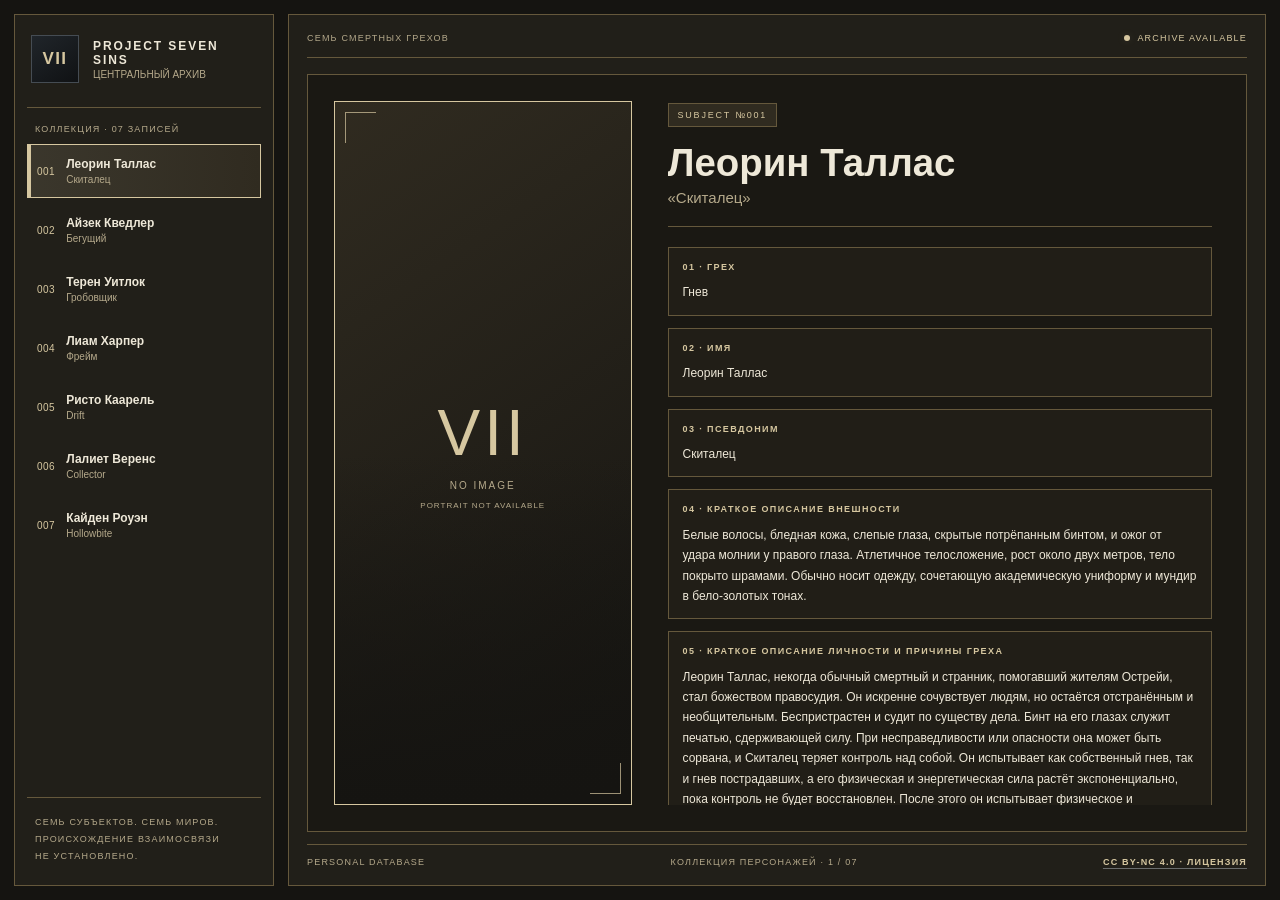
==== archive/index.html @ 4cbb013b "Add existing project files" ====
<!DOCTYPE html>
<html lang="ru">
<head>
    <meta charset="UTF-8">
    <meta name="viewport" content="width=device-width, initial-scale=1.0">
    <meta name="theme-color" content="#151411">
    <title>Семь Смертных Грехов</title>
    <link rel="stylesheet" href="style.css">
    <script src="script.js" defer></script>
</head>
<body>
    <main class="archive">
        <aside class="sidebar">
            <a class="brand" href="../index.html" aria-label="Project Seven Sins, главная">
                <span class="brand-mark">VII</span>
                <span class="brand-name">
                    <strong>PROJECT SEVEN SINS</strong>
                    <small>ЦЕНТРАЛЬНЫЙ АРХИВ</small>
                </span>
            </a>

            <div class="section-label">КОЛЛЕКЦИЯ · 07 ЗАПИСЕЙ</div>

            <nav id="character-list" aria-label="Персонажи">
                <button class="character active" data-id="0">
                    <span class="number">001</span>
                    <span class="character-info">
                        <span class="character-name">Леорин Таллас</span>
                        <span class="character-alias">Скиталец</span>
                    </span>
                </button>
                <button class="character" data-id="1">
                    <span class="number">002</span>
                    <span class="character-info">
                        <span class="character-name">Айзек Кведлер</span>
                        <span class="character-alias">Бегущий</span>
                    </span>
                </button>
                <button class="character" data-id="2">
                    <span class="number">003</span>
                    <span class="character-info">
                        <span class="character-name">Терен Уитлок</span>
                        <span class="character-alias">Гробовщик</span>
                    </span>
                </button>
                <button class="character" data-id="3">
                    <span class="number">004</span>
                    <span class="character-info">
                        <span class="character-name">Лиам Харпер</span>
                        <span class="character-alias">Фрейм</span>
                    </span>
                </button>
                <button class="character" data-id="4">
                    <span class="number">005</span>
                    <span class="character-info">
                        <span class="character-name">Ристо Каарель</span>
                        <span class="character-alias">Drift</span>
                    </span>
                </button>
                <button class="character" data-id="5">
                    <span class="number">006</span>
                    <span class="character-info">
                        <span class="character-name">Лалиет Веренс</span>
                        <span class="character-alias">Collector</span>
                    </span>
                </button>
                <button class="character" data-id="6">
                    <span class="number">007</span>
                    <span class="character-info">
                        <span class="character-name">Кайден Роуэн</span>
                        <span class="character-alias">Hollowbite</span>
                    </span>
                </button>
            </nav>

            <div class="sidebar-footer">
                СЕМЬ СУБЪЕКТОВ. СЕМЬ МИРОВ.<br>
                ПРОИСХОЖДЕНИЕ ВЗАИМОСВЯЗИ<br>
                НЕ УСТАНОВЛЕНО.
            </div>
        </aside>

        <section class="content">
            <header class="topbar">
                <span>СЕМЬ СМЕРТНЫХ ГРЕХОВ</span>
                <span class="status">
                    <span class="status-dot"></span>
                    ARCHIVE AVAILABLE
                </span>
            </header>

            <article class="dossier">
                <div class="portrait" id="portrait">
                    <div class="portrait-placeholder">
                        <span class="portrait-symbol">VII</span>
                        <span>NO IMAGE</span>
                        <span class="portrait-caption">PORTRAIT NOT AVAILABLE</span>
                    </div>
                </div>

                <div class="details">
                    <div class="identity">
                        <span class="eyebrow" id="subject-number">SUBJECT №001</span>
                        <h2 id="name">Леорин Таллас</h2>
                        <p class="alias" id="alias">«Скиталец»</p>
                    </div>

                    <div class="divider"></div>

                    <section class="field">
                        <h3>01 · ГРЕХ</h3>
                        <p id="sin"></p>
                    </section>

                    <section class="field">
                        <h3>02 · ИМЯ</h3>
                        <p id="full-name"></p>
                    </section>

                    <section class="field">
                        <h3>03 · ПСЕВДОНИМ</h3>
                        <p id="full-alias"></p>
                    </section>

                    <section class="field">
                        <h3>04 · КРАТКОЕ ОПИСАНИЕ ВНЕШНОСТИ</h3>
                        <p id="appearance"></p>
                    </section>

                    <section class="field">
                        <h3>05 · КРАТКОЕ ОПИСАНИЕ ЛИЧНОСТИ И ПРИЧИНЫ ГРЕХА</h3>
                        <p id="personality"></p>
                    </section>

                    <section class="field">
                        <h3>06 · КРАТКОЕ ОПИСАНИЕ ВСЕЛЕННОЙ</h3>
                        <p id="universe"></p>
                    </section>

                    <section class="palette">
                        <div class="palette-heading">ЦВЕТОВАЯ ИДЕНТИЧНОСТЬ</div>
                        <div class="palette-content">
                            <span class="palette-swatch" id="palette-swatch"></span>
                            <div class="palette-details">
                                <span class="palette-name" id="palette-name"></span>
                                <span class="palette-hex" id="palette-hex"></span>
                            </div>
                        </div>
                    </section>
                </div>
            </article>

            <footer class="content-footer">
                <span>PERSONAL DATABASE</span>
                <span id="record-count">КОЛЛЕКЦИЯ ПЕРСОНАЖЕЙ · 01 / 07</span>
                <span class="license-note">
                    <a href="https://creativecommons.org/licenses/by-nc/4.0/deed.ru"
                       target="_blank"
                       rel="noopener noreferrer">
                        CC BY-NC 4.0 · ЛИЦЕНЗИЯ
                    </a>
                </span>
            </footer>
        </section>
    </main>
</body>
</html>
---- archive/style.css ----
:root {
    --background: #151411;
    --panel: #211F19;
    --panel-light: #302B20;
    --border: #65583C;
    --text: #EEE8D8;
    --muted: #B5A98B;
    --accent: #D6C7A0;
    --glow: rgba(214, 199, 160, 0.14);
    --surface: #1A1813;
    --field-bg: #211E17;
    --portrait-start: #302B20;
    --portrait-end: #151411;
}

* {
    box-sizing: border-box;
}

html,
body {
    width: 100%;
    min-width: 320px;
    height: 100%;
    margin: 0;
}

body {
    overflow: hidden;
    background: var(--background);
    color: var(--text);
    font-family: "Segoe UI", Arial, sans-serif;
    font-size: 14px;

    transition:
        background-color 450ms ease,
        color 450ms ease;
}

button {
    font: inherit;
}

.archive {
    display: grid;
    grid-template-columns: 260px minmax(0, 1fr);
    gap: 14px;
    width: 100%;
    height: 100vh;
    height: 100dvh;
    padding: 14px;
    background: var(--background);

    transition: background-color 450ms ease;
}

.sidebar,
.content {
    min-width: 0;
    min-height: 0;
    border: 1px solid var(--border);
    background: var(--panel);

    transition:
        background-color 450ms ease,
        border-color 450ms ease;
}

.sidebar {
    display: flex;
    flex-direction: column;
    padding: 20px 12px;
}

.brand {
    display: flex;
    align-items: center;
    gap: 11px;
    padding: 0 4px 24px;
}

.brand-mark {
    display: grid;
    place-items: center;
    flex-shrink: 0;
    width: 42px;
    height: 42px;
    border: 1px solid var(--accent);
    color: var(--accent);
    font-size: 17px;
    font-weight: 800;
    letter-spacing: 1px;

    transition:
        color 450ms ease,
        border-color 450ms ease;
}

.brand h1 {
    margin: 0;
    font-size: 11px;
    line-height: 1.5;
    letter-spacing: 1px;
}

.brand p {
    margin: 5px 0 0;
    color: var(--muted);
    font-size: 9px;
    letter-spacing: 1.5px;
}

.section-label,
.sidebar-footer,
.topbar,
.content-footer {
    color: var(--muted);
    font-size: 9px;
    letter-spacing: 1.2px;

    transition: color 450ms ease;
}

.section-label {
    padding: 16px 8px 10px;
    border-top: 1px solid var(--border);
}

#character-list {
    display: grid;
    gap: 5px;
}

.character {
    position: relative;
    display: flex;
    align-items: center;
    gap: 11px;
    width: 100%;
    min-width: 0;
    padding: 12px 9px;
    border: 1px solid transparent;
    background: transparent;
    color: var(--text);
    text-align: left;
    cursor: pointer;

    transition:
        background-color 220ms ease,
        border-color 220ms ease,
        color 220ms ease,
        transform 220ms ease,
        box-shadow 220ms ease;
}

.character:hover {
    transform: translateX(4px);
    border-color: var(--border);
    background: var(--panel-light);
}

.character.active {
    border-color: var(--accent);
    background: linear-gradient(90deg, var(--glow), var(--panel-light));
    box-shadow: inset 3px 0 var(--accent);
}

.character:active {
    transform: translateX(2px) scale(0.985);
}

.number {
    flex-shrink: 0;
    color: var(--accent);
    font-size: 10px;
    letter-spacing: 0.5px;
}

.character-info {
    display: grid;
    gap: 3px;
    min-width: 0;
}

.character-name {
    overflow-wrap: anywhere;
    font-size: 12px;
    font-weight: 600;
}

.character-alias {
    color: var(--muted);
    font-size: 10px;
}

.character {
    animation: buttonAppear 350ms ease both;
}

.character:nth-child(2) { animation-delay: 40ms; }
.character:nth-child(3) { animation-delay: 80ms; }
.character:nth-child(4) { animation-delay: 120ms; }
.character:nth-child(5) { animation-delay: 160ms; }
.character:nth-child(6) { animation-delay: 200ms; }
.character:nth-child(7) { animation-delay: 240ms; }

@keyframes buttonAppear {
    from {
        opacity: 0;
        transform: translateX(-8px);
    }

    to {
        opacity: 1;
        transform: translateX(0);
    }
}

.sidebar-footer {
    margin-top: auto;
    padding: 16px 8px 0;
    border-top: 1px solid var(--border);
    line-height: 1.9;
}

.content {
    display: flex;
    flex-direction: column;
    padding: 18px;
}

.topbar,
.content-footer {
    display: flex;
    align-items: center;
    justify-content: space-between;
    gap: 12px;
}

.topbar {
    flex-shrink: 0;
    padding-bottom: 14px;
    border-bottom: 1px solid var(--border);
}

.status {
    display: inline-flex;
    align-items: center;
    gap: 7px;
    color: var(--accent);
}

.status-dot {
    width: 6px;
    height: 6px;
    border-radius: 50%;
    background: var(--accent);
    box-shadow: 0 0 8px var(--glow);
}

.dossier {
    display: grid;
    grid-template-columns: minmax(170px, 0.7fr) minmax(0, 1.3fr);
    align-items: stretch;
    gap: clamp(18px, 3vw, 36px);
    flex: 1;
    min-width: 0;
    min-height: 0;
    margin-top: 16px;
    padding: clamp(14px, 2.2vw, 26px);
    overflow: hidden;
    border: 1px solid var(--border);
    background: var(--surface);

    opacity: 1;
    transform: translateY(0);

    transition:
        opacity 180ms ease,
        transform 180ms ease,
        background-color 450ms ease,
        border-color 450ms ease;
}

.dossier.switching {
    opacity: 0;
    transform: translateY(8px);
}

.portrait {
    position: relative;
    display: grid;
    place-items: center;
    align-self: stretch;
    min-width: 0;
    min-height: 180px;
    max-height: 100%;
    overflow: hidden;
    border: 1px solid var(--accent);
    background:
        linear-gradient(180deg, transparent 50%, var(--portrait-end)),
        linear-gradient(145deg, var(--portrait-start), var(--portrait-end));
    color: var(--muted);

    transition:
        background 450ms ease,
        border-color 450ms ease,
        color 450ms ease;
}

.portrait::before,
.portrait::after {
    position: absolute;
    width: 30px;
    height: 30px;
    content: "";
    opacity: 0.7;
}

.portrait::before {
    top: 10px;
    left: 10px;
    border-top: 1px solid var(--accent);
    border-left: 1px solid var(--accent);
}

.portrait::after {
    right: 10px;
    bottom: 10px;
    border-right: 1px solid var(--accent);
    border-bottom: 1px solid var(--accent);
}

.portrait-placeholder {
    display: grid;
    justify-items: center;
    gap: 10px;
    padding: 14px;
    text-align: center;
    letter-spacing: 2px;
    font-size: 10px;
}

.portrait-symbol {
    color: var(--accent);
    font-size: clamp(34px, 5vw, 64px);
    font-weight: 300;
    letter-spacing: 4px;
}

.portrait-caption {
    color: var(--muted);
    font-size: 8px;
    letter-spacing: 1px;
}

.details {
    min-width: 0;
    min-height: 0;
    overflow-y: auto;
    padding: 2px 8px 8px 0;
    scrollbar-width: thin;
    scrollbar-color: var(--border) transparent;
}

.details::-webkit-scrollbar {
    width: 5px;
}

.details::-webkit-scrollbar-thumb {
    background: var(--border);
}

.identity {
    min-width: 0;
}

.eyebrow {
    display: inline-block;
    padding: 6px 9px;
    border: 1px solid var(--border);
    background: var(--panel-light);
    color: var(--accent);
    font-size: 9px;
    letter-spacing: 1.8px;

    transition:
        background-color 450ms ease,
        color 450ms ease,
        border-color 450ms ease;
}

.details h2 {
    margin: 14px 0 5px;
    font-size: clamp(24px, 3vw, 40px);
    line-height: 1.12;
    overflow-wrap: anywhere;
}

.alias {
    margin: 0;
    color: var(--muted);
    font-size: 15px;
}

.divider {
    height: 1px;
    margin: 20px 0;
    background: var(--border);

    transition: background-color 450ms ease;
}

.field {
    margin-top: 12px;
    padding: 12px 14px;
    border: 1px solid var(--border);
    background: var(--field-bg);

    transition:
        background-color 450ms ease,
        border-color 450ms ease;
}

.field h3 {
    margin: 0 0 8px;
    color: var(--accent);
    font-size: 9px;
    line-height: 1.6;
    letter-spacing: 1.4px;

    transition: color 450ms ease;
}

.field p {
    margin: 0;
    color: var(--text);
    font-size: 12px;
    line-height: 1.7;
    overflow-wrap: anywhere;

    transition: color 450ms ease;
}

.palette {
    margin-top: 14px;
    padding: 13px 14px;
    border: 1px solid var(--border);
    background: var(--panel);

    transition:
        background-color 450ms ease,
        border-color 450ms ease;
}

.palette-heading {
    margin-bottom: 10px;
    color: var(--muted);
    font-size: 9px;
    letter-spacing: 1.5px;
}

.palette-content {
    display: flex;
    align-items: center;
    gap: 12px;
    min-width: 0;
}

.palette-swatch {
    flex-shrink: 0;
    width: 34px;
    height: 34px;
    border: 1px solid var(--border);
    background: var(--accent);
    box-shadow: 0 0 14px var(--glow);

    transition:
        background-color 450ms ease,
        box-shadow 450ms ease,
        border-color 450ms ease;
}

.palette-details {
    display: grid;
    gap: 5px;
    min-width: 0;
}

.palette-name {
    color: var(--text);
    font-size: 10px;
    letter-spacing: 0.8px;
    overflow-wrap: anywhere;
}

.palette-hex {
    color: var(--accent);
    font-size: 11px;
    letter-spacing: 1px;
}

.content-footer {
    flex-shrink: 0;
    margin-top: 12px;
    padding-top: 12px;
    border-top: 1px solid var(--border);
}

/* Небольшие экраны */
@media (max-width: 760px) {
    .archive {
        grid-template-columns: 185px minmax(0, 1fr);
        gap: 7px;
        padding: 7px;
    }

    .sidebar {
        padding: 12px 7px;
    }

    .brand {
        align-items: flex-start;
        gap: 8px;
        padding-bottom: 16px;
    }

    .brand-mark {
        width: 32px;
        height: 32px;
        font-size: 13px;
    }

    .brand h1 {
        font-size: 9px;
    }

    .brand p {
        font-size: 8px;
    }

    .character {
        gap: 7px;
        padding: 10px 5px;
    }

    .character-name {
        font-size: 10px;
    }

    .character-alias {
        font-size: 9px;
    }

    .content {
        padding: 10px;
    }

    .topbar,
    .content-footer {
        font-size: 8px;
        letter-spacing: 0.5px;
    }

    .dossier {
        grid-template-columns: minmax(0, 1fr);
        gap: 14px;
        overflow: hidden;
        padding: 12px;
    }

    .portrait {
        min-height: 95px;
        max-height: 120px;
    }

    .portrait-symbol {
        font-size: 30px;
    }

    .portrait-placeholder {
        gap: 5px;
        font-size: 8px;
    }

    .portrait-caption {
        font-size: 7px;
    }

    .details {
        padding-right: 4px;
    }

    .details h2 {
        font-size: clamp(21px, 5vw, 32px);
    }

    .field {
        padding: 10px;
    }

    .field h3 {
        font-size: 8px;
    }

    .field p {
        font-size: 11px;
    }
}

@media (max-width: 430px) {
    .archive {
        grid-template-columns: 120px minmax(0, 1fr);
    }

    .brand {
        flex-direction: column;
    }

    .brand h1 {
        font-size: 8px;
    }

    .section-label {
        padding-right: 2px;
        padding-left: 2px;
        font-size: 8px;
    }

    .character {
        align-items: flex-start;
        gap: 5px;
    }

    .number {
        font-size: 8px;
    }

    .character-name {
        font-size: 9px;
    }

    .character-alias {
        font-size: 8px;
    }

    .status {
        gap: 4px;
    }

    .status-dot {
        flex-shrink: 0;
    }

    .content-footer {
        align-items: flex-start;
        font-size: 7px;
    }
}

/* Уважаем системную настройку уменьшения анимации */
@media (prefers-reduced-motion: reduce) {
    *,
    *::before,
    *::after {
        animation-duration: 0.01ms !important;
        animation-iteration-count: 1 !important;
        transition-duration: 0.01ms !important;
        scroll-behavior: auto !important;
    }
}

.brand {
    display: inline-flex;
    align-items: center;
    gap: 14px;
    text-decoration: none;
    color: inherit;
}

.brand-mark {
    width: 48px;
    height: 48px;
    border-color: var(--border-bright, #454c53);
    background: linear-gradient(145deg, #20252a, #101214);
    font-size: 17px;
    font-weight: 700;
    letter-spacing: 0.08em;
}

.brand-name {
    display: flex;
    flex-direction: column;
    gap: 2px;
}

.brand-name strong {
    font-size: 12px;
    font-weight: 700;
    letter-spacing: 0.16em;
}

.brand-name small {
    color: var(--muted);
    font-size: 10px;
}


/* Единое оформление ссылки на лицензию */

.license-note a {
    color: var(--accent);
    font-size: 9px;
    font-weight: 600;
    text-decoration: underline;
    text-decoration-color: rgba(198, 204, 210, 0.45);
    text-underline-offset: 3px;
    transition: color 180ms ease, text-decoration-color 180ms ease;
}

.license-note a:hover {
    color: var(--text);
    text-decoration-color: var(--text);
}

@media (max-width: 760px) {
    .content-footer {
        flex-wrap: wrap;
    }

    .license-note {
        width: 100%;
    }
}
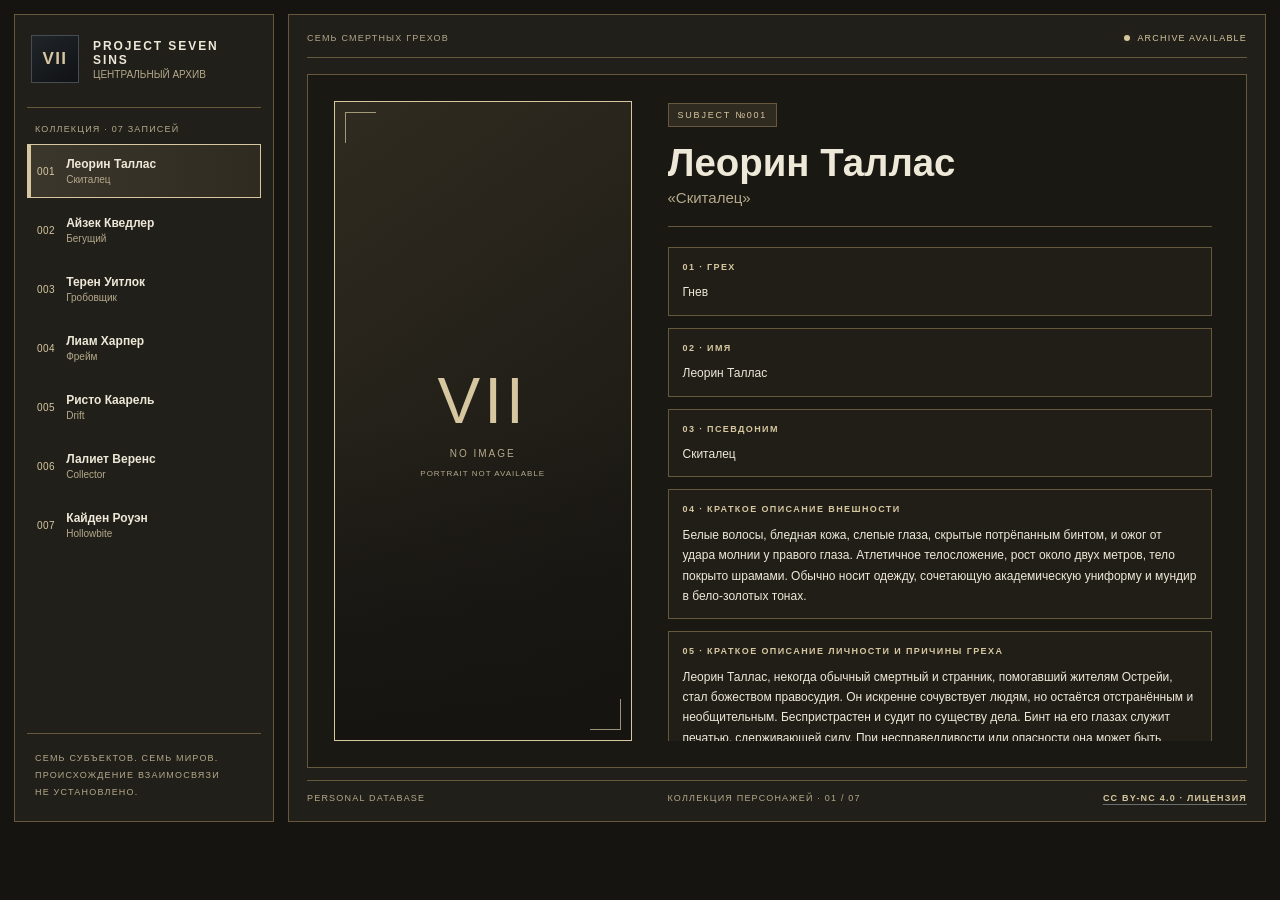
==== commit 18df7316: "Reading update" ====
--- a/archive/index.html
+++ b/archive/index.html
@@ -1,168 +1,248 @@
-
 <!DOCTYPE html>
 <html lang="ru">
-<head>
-    <meta charset="UTF-8">
-    <meta name="viewport" content="width=device-width, initial-scale=1.0">
-    <meta name="theme-color" content="#151411">
-    <title>Семь Смертных Грехов</title>
-    <link rel="stylesheet" href="style.css">
-    <script src="script.js" defer></script>
-</head>
-<body>
-    <main class="archive">
-        <aside class="sidebar">
-            <a class="brand" href="../index.html" aria-label="Project Seven Sins, главная">
-                <span class="brand-mark">VII</span>
-                <span class="brand-name">
-                    <strong>PROJECT SEVEN SINS</strong>
-                    <small>ЦЕНТРАЛЬНЫЙ АРХИВ</small>
-                </span>
-            </a>
-
-            <div class="section-label">КОЛЛЕКЦИЯ · 07 ЗАПИСЕЙ</div>
-
-            <nav id="character-list" aria-label="Персонажи">
-                <button class="character active" data-id="0">
-                    <span class="number">001</span>
-                    <span class="character-info">
-                        <span class="character-name">Леорин Таллас</span>
-                        <span class="character-alias">Скиталец</span>
-                    </span>
-                </button>
-                <button class="character" data-id="1">
-                    <span class="number">002</span>
-                    <span class="character-info">
-                        <span class="character-name">Айзек Кведлер</span>
-                        <span class="character-alias">Бегущий</span>
-                    </span>
-                </button>
-                <button class="character" data-id="2">
-                    <span class="number">003</span>
-                    <span class="character-info">
-                        <span class="character-name">Терен Уитлок</span>
-                        <span class="character-alias">Гробовщик</span>
-                    </span>
-                </button>
-                <button class="character" data-id="3">
-                    <span class="number">004</span>
-                    <span class="character-info">
-                        <span class="character-name">Лиам Харпер</span>
-                        <span class="character-alias">Фрейм</span>
-                    </span>
-                </button>
-                <button class="character" data-id="4">
-                    <span class="number">005</span>
-                    <span class="character-info">
-                        <span class="character-name">Ристо Каарель</span>
-                        <span class="character-alias">Drift</span>
-                    </span>
-                </button>
-                <button class="character" data-id="5">
-                    <span class="number">006</span>
-                    <span class="character-info">
-                        <span class="character-name">Лалиет Веренс</span>
-                        <span class="character-alias">Collector</span>
-                    </span>
-                </button>
-                <button class="character" data-id="6">
-                    <span class="number">007</span>
-                    <span class="character-info">
-                        <span class="character-name">Кайден Роуэн</span>
-                        <span class="character-alias">Hollowbite</span>
-                    </span>
-                </button>
-            </nav>
-
-            <div class="sidebar-footer">
-                СЕМЬ СУБЪЕКТОВ. СЕМЬ МИРОВ.<br>
-                ПРОИСХОЖДЕНИЕ ВЗАИМОСВЯЗИ<br>
-                НЕ УСТАНОВЛЕНО.
-            </div>
-        </aside>
-
-        <section class="content">
-            <header class="topbar">
-                <span>СЕМЬ СМЕРТНЫХ ГРЕХОВ</span>
-                <span class="status">
-                    <span class="status-dot"></span>
-                    ARCHIVE AVAILABLE
-                </span>
-            </header>
-
-            <article class="dossier">
-                <div class="portrait" id="portrait">
-                    <div class="portrait-placeholder">
-                        <span class="portrait-symbol">VII</span>
-                        <span>NO IMAGE</span>
-                        <span class="portrait-caption">PORTRAIT NOT AVAILABLE</span>
-                    </div>
-                </div>
-
-                <div class="details">
-                    <div class="identity">
-                        <span class="eyebrow" id="subject-number">SUBJECT №001</span>
-                        <h2 id="name">Леорин Таллас</h2>
-                        <p class="alias" id="alias">«Скиталец»</p>
-                    </div>
-
-                    <div class="divider"></div>
-
-                    <section class="field">
-                        <h3>01 · ГРЕХ</h3>
-                        <p id="sin"></p>
-                    </section>
-
-                    <section class="field">
-                        <h3>02 · ИМЯ</h3>
-                        <p id="full-name"></p>
-                    </section>
-
-                    <section class="field">
-                        <h3>03 · ПСЕВДОНИМ</h3>
-                        <p id="full-alias"></p>
-                    </section>
-
-                    <section class="field">
-                        <h3>04 · КРАТКОЕ ОПИСАНИЕ ВНЕШНОСТИ</h3>
-                        <p id="appearance"></p>
-                    </section>
-
-                    <section class="field">
-                        <h3>05 · КРАТКОЕ ОПИСАНИЕ ЛИЧНОСТИ И ПРИЧИНЫ ГРЕХА</h3>
-                        <p id="personality"></p>
-                    </section>
-
-                    <section class="field">
-                        <h3>06 · КРАТКОЕ ОПИСАНИЕ ВСЕЛЕННОЙ</h3>
-                        <p id="universe"></p>
-                    </section>
-
-                    <section class="palette">
-                        <div class="palette-heading">ЦВЕТОВАЯ ИДЕНТИЧНОСТЬ</div>
-                        <div class="palette-content">
-                            <span class="palette-swatch" id="palette-swatch"></span>
-                            <div class="palette-details">
-                                <span class="palette-name" id="palette-name"></span>
-                                <span class="palette-hex" id="palette-hex"></span>
-                            </div>
-                        </div>
-                    </section>
-                </div>
-            </article>
-
-            <footer class="content-footer">
-                <span>PERSONAL DATABASE</span>
-                <span id="record-count">КОЛЛЕКЦИЯ ПЕРСОНАЖЕЙ · 01 / 07</span>
-                <span class="license-note">
-                    <a href="https://creativecommons.org/licenses/by-nc/4.0/deed.ru"
-                       target="_blank"
-                       rel="noopener noreferrer">
-                        CC BY-NC 4.0 · ЛИЦЕНЗИЯ
-                    </a>
-                </span>
-            </footer>
-        </section>
-    </main>
-</body>
-</html>+ <head>
+  <meta charset="utf-8"/>
+  <meta content="width=device-width, initial-scale=1.0" name="viewport"/>
+  <meta content="#151411" name="theme-color"/>
+  <title>
+   Семь Смертных Грехов
+  </title>
+  <link href="style.css" rel="stylesheet"/>
+  <script defer="" src="script.js">
+  </script>
+ </head>
+ <body>
+  <main class="archive">
+   <aside class="sidebar">
+    <a aria-label="Project Seven Sins, главная" class="brand" href="../index.html">
+     <span class="brand-mark">
+      VII
+     </span>
+     <span class="brand-name">
+      <strong>
+       PROJECT SEVEN SINS
+      </strong>
+      <small>
+       ЦЕНТРАЛЬНЫЙ АРХИВ
+      </small>
+     </span>
+    </a>
+    <div class="section-label">
+     КОЛЛЕКЦИЯ · 07 ЗАПИСЕЙ
+    </div>
+    <nav aria-label="Персонажи" id="character-list">
+     <button class="character active" data-id="0">
+      <span class="number">
+       001
+      </span>
+      <span class="character-info">
+       <span class="character-name">
+        Леорин Таллас
+       </span>
+       <span class="character-alias">
+        Скиталец
+       </span>
+      </span>
+     </button>
+     <button class="character" data-id="1">
+      <span class="number">
+       002
+      </span>
+      <span class="character-info">
+       <span class="character-name">
+        Айзек Кведлер
+       </span>
+       <span class="character-alias">
+        Бегущий
+       </span>
+      </span>
+     </button>
+     <button class="character" data-id="2">
+      <span class="number">
+       003
+      </span>
+      <span class="character-info">
+       <span class="character-name">
+        Терен Уитлок
+       </span>
+       <span class="character-alias">
+        Гробовщик
+       </span>
+      </span>
+     </button>
+     <button class="character" data-id="3">
+      <span class="number">
+       004
+      </span>
+      <span class="character-info">
+       <span class="character-name">
+        Лиам Харпер
+       </span>
+       <span class="character-alias">
+        Фрейм
+       </span>
+      </span>
+     </button>
+     <button class="character" data-id="4">
+      <span class="number">
+       005
+      </span>
+      <span class="character-info">
+       <span class="character-name">
+        Ристо Каарель
+       </span>
+       <span class="character-alias">
+        Drift
+       </span>
+      </span>
+     </button>
+     <button class="character" data-id="5">
+      <span class="number">
+       006
+      </span>
+      <span class="character-info">
+       <span class="character-name">
+        Лалиет Веренс
+       </span>
+       <span class="character-alias">
+        Collector
+       </span>
+      </span>
+     </button>
+     <button class="character" data-id="6">
+      <span class="number">
+       007
+      </span>
+      <span class="character-info">
+       <span class="character-name">
+        Кайден Роуэн
+       </span>
+       <span class="character-alias">
+        Hollowbite
+       </span>
+      </span>
+     </button>
+    </nav>
+    <div class="sidebar-footer">
+     СЕМЬ СУБЪЕКТОВ. СЕМЬ МИРОВ.
+     <br/>
+     ПРОИСХОЖДЕНИЕ ВЗАИМОСВЯЗИ
+     <br/>
+     НЕ УСТАНОВЛЕНО.
+    </div>
+   </aside>
+   <section class="content">
+    <header class="topbar">
+     <span>
+      СЕМЬ СМЕРТНЫХ ГРЕХОВ
+     </span>
+     <span class="status">
+      <span class="status-dot">
+      </span>
+      ARCHIVE AVAILABLE
+     </span>
+    </header>
+    <article class="dossier">
+     <div class="portrait" id="portrait">
+      <div class="portrait-placeholder">
+       <span class="portrait-symbol">
+        VII
+       </span>
+       <span>
+        NO IMAGE
+       </span>
+       <span class="portrait-caption">
+        PORTRAIT NOT AVAILABLE
+       </span>
+      </div>
+     </div>
+     <div class="details">
+      <div class="identity">
+       <span class="eyebrow" id="subject-number">
+        SUBJECT №001
+       </span>
+       <h2 id="name">
+        Леорин Таллас
+       </h2>
+       <p class="alias" id="alias">
+        «Скиталец»
+       </p>
+      </div>
+      <div class="divider">
+      </div>
+      <section class="field">
+       <h3>
+        01 · ГРЕХ
+       </h3>
+       <p id="sin">
+       </p>
+      </section>
+      <section class="field">
+       <h3>
+        02 · ИМЯ
+       </h3>
+       <p id="full-name">
+       </p>
+      </section>
+      <section class="field">
+       <h3>
+        03 · ПСЕВДОНИМ
+       </h3>
+       <p id="full-alias">
+       </p>
+      </section>
+      <section class="field">
+       <h3>
+        04 · КРАТКОЕ ОПИСАНИЕ ВНЕШНОСТИ
+       </h3>
+       <p id="appearance">
+       </p>
+      </section>
+      <section class="field">
+       <h3>
+        05 · КРАТКОЕ ОПИСАНИЕ ЛИЧНОСТИ И ПРИЧИНЫ ГРЕХА
+       </h3>
+       <p id="personality">
+       </p>
+      </section>
+      <section class="field">
+       <h3>
+        06 · КРАТКОЕ ОПИСАНИЕ ВСЕЛЕННОЙ
+       </h3>
+       <p id="universe">
+       </p>
+      </section>
+      <section class="palette">
+       <div class="palette-heading">
+        ЦВЕТОВАЯ ИДЕНТИЧНОСТЬ
+       </div>
+       <div class="palette-content">
+        <span class="palette-swatch" id="palette-swatch">
+        </span>
+        <div class="palette-details">
+         <span class="palette-name" id="palette-name">
+         </span>
+         <span class="palette-hex" id="palette-hex">
+         </span>
+        </div>
+       </div>
+      </section>
+     </div>
+    </article>
+    <footer class="content-footer">
+     <span>
+      PERSONAL DATABASE
+     </span>
+     <span id="record-count">
+      КОЛЛЕКЦИЯ ПЕРСОНАЖЕЙ · 01 / 07
+     </span>
+     <span class="license-note">
+      <a href="https://creativecommons.org/licenses/by-nc/4.0/deed.ru" rel="noopener noreferrer" target="_blank">
+       CC BY-NC 4.0 · ЛИЦЕНЗИЯ
+      </a>
+     </span>
+    </footer>
+   </section>
+  </main>
+ </body>
+</html>
--- a/archive/style.css
+++ b/archive/style.css
@@ -1,734 +1 @@
-:root {
-    --background: #151411;
-    --panel: #211F19;
-    --panel-light: #302B20;
-    --border: #65583C;
-    --text: #EEE8D8;
-    --muted: #B5A98B;
-    --accent: #D6C7A0;
-    --glow: rgba(214, 199, 160, 0.14);
-    --surface: #1A1813;
-    --field-bg: #211E17;
-    --portrait-start: #302B20;
-    --portrait-end: #151411;
-}
-
-* {
-    box-sizing: border-box;
-}
-
-html,
-body {
-    width: 100%;
-    min-width: 320px;
-    height: 100%;
-    margin: 0;
-}
-
-body {
-    overflow: hidden;
-    background: var(--background);
-    color: var(--text);
-    font-family: "Segoe UI", Arial, sans-serif;
-    font-size: 14px;
-
-    transition:
-        background-color 450ms ease,
-        color 450ms ease;
-}
-
-button {
-    font: inherit;
-}
-
-.archive {
-    display: grid;
-    grid-template-columns: 260px minmax(0, 1fr);
-    gap: 14px;
-    width: 100%;
-    height: 100vh;
-    height: 100dvh;
-    padding: 14px;
-    background: var(--background);
-
-    transition: background-color 450ms ease;
-}
-
-.sidebar,
-.content {
-    min-width: 0;
-    min-height: 0;
-    border: 1px solid var(--border);
-    background: var(--panel);
-
-    transition:
-        background-color 450ms ease,
-        border-color 450ms ease;
-}
-
-.sidebar {
-    display: flex;
-    flex-direction: column;
-    padding: 20px 12px;
-}
-
-.brand {
-    display: flex;
-    align-items: center;
-    gap: 11px;
-    padding: 0 4px 24px;
-}
-
-.brand-mark {
-    display: grid;
-    place-items: center;
-    flex-shrink: 0;
-    width: 42px;
-    height: 42px;
-    border: 1px solid var(--accent);
-    color: var(--accent);
-    font-size: 17px;
-    font-weight: 800;
-    letter-spacing: 1px;
-
-    transition:
-        color 450ms ease,
-        border-color 450ms ease;
-}
-
-.brand h1 {
-    margin: 0;
-    font-size: 11px;
-    line-height: 1.5;
-    letter-spacing: 1px;
-}
-
-.brand p {
-    margin: 5px 0 0;
-    color: var(--muted);
-    font-size: 9px;
-    letter-spacing: 1.5px;
-}
-
-.section-label,
-.sidebar-footer,
-.topbar,
-.content-footer {
-    color: var(--muted);
-    font-size: 9px;
-    letter-spacing: 1.2px;
-
-    transition: color 450ms ease;
-}
-
-.section-label {
-    padding: 16px 8px 10px;
-    border-top: 1px solid var(--border);
-}
-
-#character-list {
-    display: grid;
-    gap: 5px;
-}
-
-.character {
-    position: relative;
-    display: flex;
-    align-items: center;
-    gap: 11px;
-    width: 100%;
-    min-width: 0;
-    padding: 12px 9px;
-    border: 1px solid transparent;
-    background: transparent;
-    color: var(--text);
-    text-align: left;
-    cursor: pointer;
-
-    transition:
-        background-color 220ms ease,
-        border-color 220ms ease,
-        color 220ms ease,
-        transform 220ms ease,
-        box-shadow 220ms ease;
-}
-
-.character:hover {
-    transform: translateX(4px);
-    border-color: var(--border);
-    background: var(--panel-light);
-}
-
-.character.active {
-    border-color: var(--accent);
-    background: linear-gradient(90deg, var(--glow), var(--panel-light));
-    box-shadow: inset 3px 0 var(--accent);
-}
-
-.character:active {
-    transform: translateX(2px) scale(0.985);
-}
-
-.number {
-    flex-shrink: 0;
-    color: var(--accent);
-    font-size: 10px;
-    letter-spacing: 0.5px;
-}
-
-.character-info {
-    display: grid;
-    gap: 3px;
-    min-width: 0;
-}
-
-.character-name {
-    overflow-wrap: anywhere;
-    font-size: 12px;
-    font-weight: 600;
-}
-
-.character-alias {
-    color: var(--muted);
-    font-size: 10px;
-}
-
-.character {
-    animation: buttonAppear 350ms ease both;
-}
-
-.character:nth-child(2) { animation-delay: 40ms; }
-.character:nth-child(3) { animation-delay: 80ms; }
-.character:nth-child(4) { animation-delay: 120ms; }
-.character:nth-child(5) { animation-delay: 160ms; }
-.character:nth-child(6) { animation-delay: 200ms; }
-.character:nth-child(7) { animation-delay: 240ms; }
-
-@keyframes buttonAppear {
-    from {
-        opacity: 0;
-        transform: translateX(-8px);
-    }
-
-    to {
-        opacity: 1;
-        transform: translateX(0);
-    }
-}
-
-.sidebar-footer {
-    margin-top: auto;
-    padding: 16px 8px 0;
-    border-top: 1px solid var(--border);
-    line-height: 1.9;
-}
-
-.content {
-    display: flex;
-    flex-direction: column;
-    padding: 18px;
-}
-
-.topbar,
-.content-footer {
-    display: flex;
-    align-items: center;
-    justify-content: space-between;
-    gap: 12px;
-}
-
-.topbar {
-    flex-shrink: 0;
-    padding-bottom: 14px;
-    border-bottom: 1px solid var(--border);
-}
-
-.status {
-    display: inline-flex;
-    align-items: center;
-    gap: 7px;
-    color: var(--accent);
-}
-
-.status-dot {
-    width: 6px;
-    height: 6px;
-    border-radius: 50%;
-    background: var(--accent);
-    box-shadow: 0 0 8px var(--glow);
-}
-
-.dossier {
-    display: grid;
-    grid-template-columns: minmax(170px, 0.7fr) minmax(0, 1.3fr);
-    align-items: stretch;
-    gap: clamp(18px, 3vw, 36px);
-    flex: 1;
-    min-width: 0;
-    min-height: 0;
-    margin-top: 16px;
-    padding: clamp(14px, 2.2vw, 26px);
-    overflow: hidden;
-    border: 1px solid var(--border);
-    background: var(--surface);
-
-    opacity: 1;
-    transform: translateY(0);
-
-    transition:
-        opacity 180ms ease,
-        transform 180ms ease,
-        background-color 450ms ease,
-        border-color 450ms ease;
-}
-
-.dossier.switching {
-    opacity: 0;
-    transform: translateY(8px);
-}
-
-.portrait {
-    position: relative;
-    display: grid;
-    place-items: center;
-    align-self: stretch;
-    min-width: 0;
-    min-height: 180px;
-    max-height: 100%;
-    overflow: hidden;
-    border: 1px solid var(--accent);
-    background:
-        linear-gradient(180deg, transparent 50%, var(--portrait-end)),
-        linear-gradient(145deg, var(--portrait-start), var(--portrait-end));
-    color: var(--muted);
-
-    transition:
-        background 450ms ease,
-        border-color 450ms ease,
-        color 450ms ease;
-}
-
-.portrait::before,
-.portrait::after {
-    position: absolute;
-    width: 30px;
-    height: 30px;
-    content: "";
-    opacity: 0.7;
-}
-
-.portrait::before {
-    top: 10px;
-    left: 10px;
-    border-top: 1px solid var(--accent);
-    border-left: 1px solid var(--accent);
-}
-
-.portrait::after {
-    right: 10px;
-    bottom: 10px;
-    border-right: 1px solid var(--accent);
-    border-bottom: 1px solid var(--accent);
-}
-
-.portrait-placeholder {
-    display: grid;
-    justify-items: center;
-    gap: 10px;
-    padding: 14px;
-    text-align: center;
-    letter-spacing: 2px;
-    font-size: 10px;
-}
-
-.portrait-symbol {
-    color: var(--accent);
-    font-size: clamp(34px, 5vw, 64px);
-    font-weight: 300;
-    letter-spacing: 4px;
-}
-
-.portrait-caption {
-    color: var(--muted);
-    font-size: 8px;
-    letter-spacing: 1px;
-}
-
-.details {
-    min-width: 0;
-    min-height: 0;
-    overflow-y: auto;
-    padding: 2px 8px 8px 0;
-    scrollbar-width: thin;
-    scrollbar-color: var(--border) transparent;
-}
-
-.details::-webkit-scrollbar {
-    width: 5px;
-}
-
-.details::-webkit-scrollbar-thumb {
-    background: var(--border);
-}
-
-.identity {
-    min-width: 0;
-}
-
-.eyebrow {
-    display: inline-block;
-    padding: 6px 9px;
-    border: 1px solid var(--border);
-    background: var(--panel-light);
-    color: var(--accent);
-    font-size: 9px;
-    letter-spacing: 1.8px;
-
-    transition:
-        background-color 450ms ease,
-        color 450ms ease,
-        border-color 450ms ease;
-}
-
-.details h2 {
-    margin: 14px 0 5px;
-    font-size: clamp(24px, 3vw, 40px);
-    line-height: 1.12;
-    overflow-wrap: anywhere;
-}
-
-.alias {
-    margin: 0;
-    color: var(--muted);
-    font-size: 15px;
-}
-
-.divider {
-    height: 1px;
-    margin: 20px 0;
-    background: var(--border);
-
-    transition: background-color 450ms ease;
-}
-
-.field {
-    margin-top: 12px;
-    padding: 12px 14px;
-    border: 1px solid var(--border);
-    background: var(--field-bg);
-
-    transition:
-        background-color 450ms ease,
-        border-color 450ms ease;
-}
-
-.field h3 {
-    margin: 0 0 8px;
-    color: var(--accent);
-    font-size: 9px;
-    line-height: 1.6;
-    letter-spacing: 1.4px;
-
-    transition: color 450ms ease;
-}
-
-.field p {
-    margin: 0;
-    color: var(--text);
-    font-size: 12px;
-    line-height: 1.7;
-    overflow-wrap: anywhere;
-
-    transition: color 450ms ease;
-}
-
-.palette {
-    margin-top: 14px;
-    padding: 13px 14px;
-    border: 1px solid var(--border);
-    background: var(--panel);
-
-    transition:
-        background-color 450ms ease,
-        border-color 450ms ease;
-}
-
-.palette-heading {
-    margin-bottom: 10px;
-    color: var(--muted);
-    font-size: 9px;
-    letter-spacing: 1.5px;
-}
-
-.palette-content {
-    display: flex;
-    align-items: center;
-    gap: 12px;
-    min-width: 0;
-}
-
-.palette-swatch {
-    flex-shrink: 0;
-    width: 34px;
-    height: 34px;
-    border: 1px solid var(--border);
-    background: var(--accent);
-    box-shadow: 0 0 14px var(--glow);
-
-    transition:
-        background-color 450ms ease,
-        box-shadow 450ms ease,
-        border-color 450ms ease;
-}
-
-.palette-details {
-    display: grid;
-    gap: 5px;
-    min-width: 0;
-}
-
-.palette-name {
-    color: var(--text);
-    font-size: 10px;
-    letter-spacing: 0.8px;
-    overflow-wrap: anywhere;
-}
-
-.palette-hex {
-    color: var(--accent);
-    font-size: 11px;
-    letter-spacing: 1px;
-}
-
-.content-footer {
-    flex-shrink: 0;
-    margin-top: 12px;
-    padding-top: 12px;
-    border-top: 1px solid var(--border);
-}
-
-/* Небольшие экраны */
-@media (max-width: 760px) {
-    .archive {
-        grid-template-columns: 185px minmax(0, 1fr);
-        gap: 7px;
-        padding: 7px;
-    }
-
-    .sidebar {
-        padding: 12px 7px;
-    }
-
-    .brand {
-        align-items: flex-start;
-        gap: 8px;
-        padding-bottom: 16px;
-    }
-
-    .brand-mark {
-        width: 32px;
-        height: 32px;
-        font-size: 13px;
-    }
-
-    .brand h1 {
-        font-size: 9px;
-    }
-
-    .brand p {
-        font-size: 8px;
-    }
-
-    .character {
-        gap: 7px;
-        padding: 10px 5px;
-    }
-
-    .character-name {
-        font-size: 10px;
-    }
-
-    .character-alias {
-        font-size: 9px;
-    }
-
-    .content {
-        padding: 10px;
-    }
-
-    .topbar,
-    .content-footer {
-        font-size: 8px;
-        letter-spacing: 0.5px;
-    }
-
-    .dossier {
-        grid-template-columns: minmax(0, 1fr);
-        gap: 14px;
-        overflow: hidden;
-        padding: 12px;
-    }
-
-    .portrait {
-        min-height: 95px;
-        max-height: 120px;
-    }
-
-    .portrait-symbol {
-        font-size: 30px;
-    }
-
-    .portrait-placeholder {
-        gap: 5px;
-        font-size: 8px;
-    }
-
-    .portrait-caption {
-        font-size: 7px;
-    }
-
-    .details {
-        padding-right: 4px;
-    }
-
-    .details h2 {
-        font-size: clamp(21px, 5vw, 32px);
-    }
-
-    .field {
-        padding: 10px;
-    }
-
-    .field h3 {
-        font-size: 8px;
-    }
-
-    .field p {
-        font-size: 11px;
-    }
-}
-
-@media (max-width: 430px) {
-    .archive {
-        grid-template-columns: 120px minmax(0, 1fr);
-    }
-
-    .brand {
-        flex-direction: column;
-    }
-
-    .brand h1 {
-        font-size: 8px;
-    }
-
-    .section-label {
-        padding-right: 2px;
-        padding-left: 2px;
-        font-size: 8px;
-    }
-
-    .character {
-        align-items: flex-start;
-        gap: 5px;
-    }
-
-    .number {
-        font-size: 8px;
-    }
-
-    .character-name {
-        font-size: 9px;
-    }
-
-    .character-alias {
-        font-size: 8px;
-    }
-
-    .status {
-        gap: 4px;
-    }
-
-    .status-dot {
-        flex-shrink: 0;
-    }
-
-    .content-footer {
-        align-items: flex-start;
-        font-size: 7px;
-    }
-}
-
-/* Уважаем системную настройку уменьшения анимации */
-@media (prefers-reduced-motion: reduce) {
-    *,
-    *::before,
-    *::after {
-        animation-duration: 0.01ms !important;
-        animation-iteration-count: 1 !important;
-        transition-duration: 0.01ms !important;
-        scroll-behavior: auto !important;
-    }
-}
-
-.brand {
-    display: inline-flex;
-    align-items: center;
-    gap: 14px;
-    text-decoration: none;
-    color: inherit;
-}
-
-.brand-mark {
-    width: 48px;
-    height: 48px;
-    border-color: var(--border-bright, #454c53);
-    background: linear-gradient(145deg, #20252a, #101214);
-    font-size: 17px;
-    font-weight: 700;
-    letter-spacing: 0.08em;
-}
-
-.brand-name {
-    display: flex;
-    flex-direction: column;
-    gap: 2px;
-}
-
-.brand-name strong {
-    font-size: 12px;
-    font-weight: 700;
-    letter-spacing: 0.16em;
-}
-
-.brand-name small {
-    color: var(--muted);
-    font-size: 10px;
-}
-
-
-/* Единое оформление ссылки на лицензию */
-
-.license-note a {
-    color: var(--accent);
-    font-size: 9px;
-    font-weight: 600;
-    text-decoration: underline;
-    text-decoration-color: rgba(198, 204, 210, 0.45);
-    text-underline-offset: 3px;
-    transition: color 180ms ease, text-decoration-color 180ms ease;
-}
-
-.license-note a:hover {
-    color: var(--text);
-    text-decoration-color: var(--text);
-}
-
-@media (max-width: 760px) {
-    .content-footer {
-        flex-wrap: wrap;
-    }
-
-    .license-note {
-        width: 100%;
-    }
-}
+:root{--background:#151411;--panel:#211F19;--panel-light:#302B20;--border:#65583C;--text:#EEE8D8;--muted:#B5A98B;--accent:#D6C7A0;--glow:rgba(214,199,160,0.14);--surface:#1A1813;--field-bg:#211E17;--portrait-start:#302B20;--portrait-end:#151411}*{box-sizing:border-box}html,body{width:100%;min-width:320px;min-height:100%;margin:0}body{overflow-x:hidden;overflow-y:auto;background:var(--background);color:var(--text);font-family:"Segoe UI",Arial,sans-serif;font-size:14px;transition:background-color 450ms ease,color 450ms ease}button{font:inherit}.archive{display:grid;grid-template-columns:260px minmax(0,1fr);gap:14px;width:100%;height:calc(100vh - 64px);height:calc(100dvh - 64px);min-height:420px;padding:14px;background:var(--background);transition:background-color 450ms ease}.sidebar,.content{min-width:0;min-height:0;border:1px solid var(--border);background:var(--panel);transition:background-color 450ms ease,border-color 450ms ease}.sidebar{display:flex;flex-direction:column;padding:20px 12px}.brand{display:flex;align-items:center;gap:11px;padding:0 4px 24px}.brand-mark{display:grid;place-items:center;flex-shrink:0;width:42px;height:42px;border:1px solid var(--accent);color:var(--accent);font-size:17px;font-weight:800;letter-spacing:1px;transition:color 450ms ease,border-color 450ms ease}.brand h1{margin:0;font-size:11px;line-height:1.5;letter-spacing:1px}.brand p{margin:5px 0 0;color:var(--muted);font-size:9px;letter-spacing:1.5px}.section-label,.sidebar-footer,.topbar,.content-footer{color:var(--muted);font-size:9px;letter-spacing:1.2px;transition:color 450ms ease}.section-label{padding:16px 8px 10px;border-top:1px solid var(--border)}#character-list{display:grid;gap:5px}.character{position:relative;display:flex;align-items:center;gap:11px;width:100%;min-width:0;padding:12px 9px;border:1px solid transparent;background:transparent;color:var(--text);text-align:left;cursor:pointer;transition:background-color 220ms ease,border-color 220ms ease,color 220ms ease,transform 220ms ease,box-shadow 220ms ease}.character:hover{transform:translateX(4px);border-color:var(--border);background:var(--panel-light)}.character.active{border-color:var(--accent);background:linear-gradient(90deg,var(--glow),var(--panel-light));box-shadow:inset 3px 0 var(--accent)}.character:active{transform:translateX(2px) scale(0.985)}.number{flex-shrink:0;color:var(--accent);font-size:10px;letter-spacing:0.5px}.character-info{display:grid;gap:3px;min-width:0}.character-name{overflow-wrap:anywhere;font-size:12px;font-weight:600}.character-alias{color:var(--muted);font-size:10px}.character{animation:buttonAppear 350ms ease both}.character:nth-child(2){animation-delay:40ms}.character:nth-child(3){animation-delay:80ms}.character:nth-child(4){animation-delay:120ms}.character:nth-child(5){animation-delay:160ms}.character:nth-child(6){animation-delay:200ms}.character:nth-child(7){animation-delay:240ms}@keyframes buttonAppear{from{opacity:0;transform:translateX(-8px)}to{opacity:1;transform:translateX(0)}}.sidebar-footer{margin-top:auto;padding:16px 8px 0;border-top:1px solid var(--border);line-height:1.9}.content{display:flex;flex-direction:column;padding:18px}.topbar,.content-footer{display:flex;align-items:center;justify-content:space-between;gap:12px}.topbar{flex-shrink:0;padding-bottom:14px;border-bottom:1px solid var(--border)}.status{display:inline-flex;align-items:center;gap:7px;color:var(--accent)}.status-dot{width:6px;height:6px;border-radius:50%;background:var(--accent);box-shadow:0 0 8px var(--glow)}.dossier{display:grid;grid-template-columns:minmax(170px,0.7fr) minmax(0,1.3fr);align-items:stretch;gap:clamp(18px,3vw,36px);flex:1;min-width:0;min-height:0;margin-top:16px;padding:clamp(14px,2.2vw,26px);overflow:hidden;border:1px solid var(--border);background:var(--surface);opacity:1;transform:translateY(0);transition:opacity 180ms ease,transform 180ms ease,background-color 450ms ease,border-color 450ms ease}.dossier.switching{opacity:0;transform:translateY(8px)}.portrait{position:relative;display:grid;place-items:center;align-self:stretch;min-width:0;min-height:180px;max-height:100%;overflow:hidden;border:1px solid var(--accent);background:linear-gradient(180deg,transparent 50%,var(--portrait-end)),linear-gradient(145deg,var(--portrait-start),var(--portrait-end));color:var(--muted);transition:background 450ms ease,border-color 450ms ease,color 450ms ease}.portrait::before,.portrait::after{position:absolute;width:30px;height:30px;content:"";opacity:0.7}.portrait::before{top:10px;left:10px;border-top:1px solid var(--accent);border-left:1px solid var(--accent)}.portrait::after{right:10px;bottom:10px;border-right:1px solid var(--accent);border-bottom:1px solid var(--accent)}.portrait-placeholder{display:grid;justify-items:center;gap:10px;padding:14px;text-align:center;letter-spacing:2px;font-size:10px}.portrait-symbol{color:var(--accent);font-size:clamp(34px,5vw,64px);font-weight:300;letter-spacing:4px}.portrait-caption{color:var(--muted);font-size:8px;letter-spacing:1px}.details{min-width:0;min-height:0;overflow-y:auto;padding:2px 8px 8px 0;scrollbar-width:thin;scrollbar-color:var(--border) transparent}.details::-webkit-scrollbar{width:5px}.details::-webkit-scrollbar-thumb{background:var(--border)}.identity{min-width:0}.eyebrow{display:inline-block;padding:6px 9px;border:1px solid var(--border);background:var(--panel-light);color:var(--accent);font-size:9px;letter-spacing:1.8px;transition:background-color 450ms ease,color 450ms ease,border-color 450ms ease}.details h2{margin:14px 0 5px;font-size:clamp(24px,3vw,40px);line-height:1.12;overflow-wrap:anywhere}.alias{margin:0;color:var(--muted);font-size:15px}.divider{height:1px;margin:20px 0;background:var(--border);transition:background-color 450ms ease}.field{margin-top:12px;padding:12px 14px;border:1px solid var(--border);background:var(--field-bg);transition:background-color 450ms ease,border-color 450ms ease}.field h3{margin:0 0 8px;color:var(--accent);font-size:9px;line-height:1.6;letter-spacing:1.4px;transition:color 450ms ease}.field p{margin:0;color:var(--text);font-size:12px;line-height:1.7;overflow-wrap:anywhere;transition:color 450ms ease}.palette{margin-top:14px;padding:13px 14px;border:1px solid var(--border);background:var(--panel);transition:background-color 450ms ease,border-color 450ms ease}.palette-heading{margin-bottom:10px;color:var(--muted);font-size:9px;letter-spacing:1.5px}.palette-content{display:flex;align-items:center;gap:12px;min-width:0}.palette-swatch{flex-shrink:0;width:34px;height:34px;border:1px solid var(--border);background:var(--accent);box-shadow:0 0 14px var(--glow);transition:background-color 450ms ease,box-shadow 450ms ease,border-color 450ms ease}.palette-details{display:grid;gap:5px;min-width:0}.palette-name{color:var(--text);font-size:10px;letter-spacing:0.8px;overflow-wrap:anywhere}.palette-hex{color:var(--accent);font-size:11px;letter-spacing:1px}.content-footer{flex-shrink:0;margin-top:12px;padding-top:12px;border-top:1px solid var(--border)}@media (max-width:760px){.archive{grid-template-columns:185px minmax(0,1fr);gap:7px;padding:7px}.sidebar{padding:12px 7px}.brand{align-items:flex-start;gap:8px;padding-bottom:16px}.brand-mark{width:32px;height:32px;font-size:13px}.brand h1{font-size:9px}.brand p{font-size:8px}.character{gap:7px;padding:10px 5px}.character-name{font-size:10px}.character-alias{font-size:9px}.content{padding:10px}.topbar,.content-footer{font-size:8px;letter-spacing:0.5px}.dossier{grid-template-columns:minmax(0,1fr);gap:14px;overflow:hidden;padding:12px}.portrait{min-height:95px;max-height:120px}.portrait-symbol{font-size:30px}.portrait-placeholder{gap:5px;font-size:8px}.portrait-caption{font-size:7px}.details{padding-right:4px}.details h2{font-size:clamp(21px,5vw,32px)}.field{padding:10px}.field h3{font-size:8px}.field p{font-size:11px}}@media (max-width:430px){.archive{grid-template-columns:120px minmax(0,1fr)}.brand{flex-direction:column}.brand h1{font-size:8px}.section-label{padding-right:2px;padding-left:2px;font-size:8px}.character{align-items:flex-start;gap:5px}.number{font-size:8px}.character-name{font-size:9px}.character-alias{font-size:8px}.status{gap:4px}.status-dot{flex-shrink:0}.content-footer{align-items:flex-start;font-size:7px}}@media (prefers-reduced-motion:reduce){*,*::before,*::after{animation-duration:0.01ms !important;animation-iteration-count:1 !important;transition-duration:0.01ms !important;scroll-behavior:auto !important}}.brand{display:inline-flex;align-items:center;gap:14px;text-decoration:none;color:inherit}.brand-mark{width:48px;height:48px;border-color:var(--border-bright,#454c53);background:linear-gradient(145deg,#20252a,#101214);font-size:17px;font-weight:700;letter-spacing:0.08em}.brand-name{display:flex;flex-direction:column;gap:2px}.brand-name strong{font-size:12px;font-weight:700;letter-spacing:0.16em}.brand-name small{color:var(--muted);font-size:10px}.license-note a{color:var(--accent);font-size:9px;font-weight:600;text-decoration:underline;text-decoration-color:rgba(198,204,210,0.45);text-underline-offset:3px;transition:color 180ms ease,text-decoration-color 180ms ease}.license-note a:hover{color:var(--text);text-decoration-color:var(--text)}@media (max-width:760px){.content-footer{flex-wrap:wrap}.license-note{width:100%}}
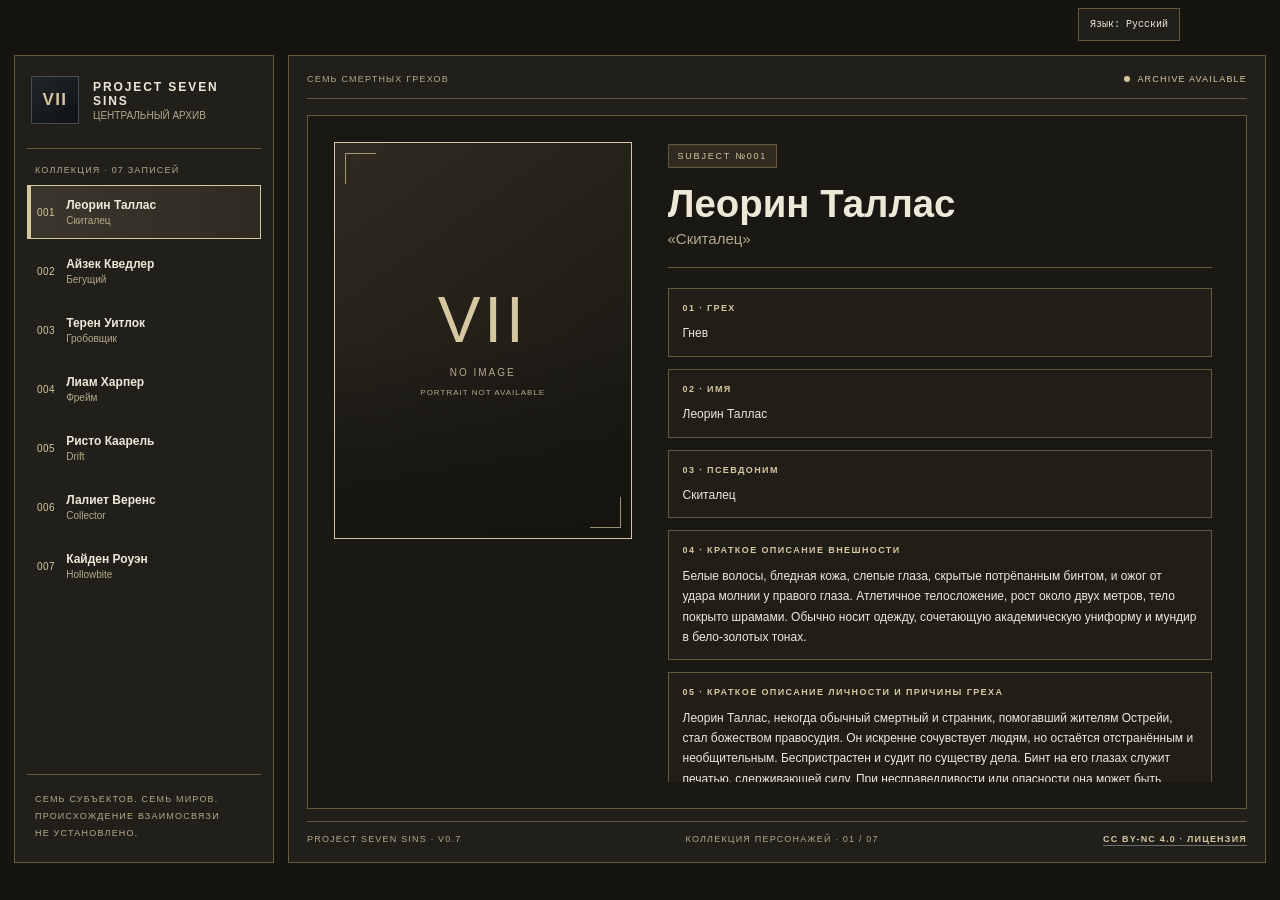
==== commit 2b67f091: "v0.7 Translations Update" ====
--- a/archive/index.html
+++ b/archive/index.html
@@ -10,6 +10,8 @@
   <link href="style.css" rel="stylesheet"/>
   <script defer="" src="script.js">
   </script>
+   <script defer src="../site-config.js"></script>
+  <script defer src="../language.js"></script>
  </head>
  <body>
   <main class="archive">
@@ -19,7 +21,7 @@
       VII
      </span>
      <span class="brand-name">
-      <strong>
+      <strong data-site-brand>
        PROJECT SEVEN SINS
       </strong>
       <small>
@@ -230,9 +232,9 @@
      </div>
     </article>
     <footer class="content-footer">
-     <span>
-      PERSONAL DATABASE
-     </span>
+     <span data-site-brand>
+    PROJECT SEVEN SINS
+   </span>
      <span id="record-count">
       КОЛЛЕКЦИЯ ПЕРСОНАЖЕЙ · 01 / 07
      </span>
--- a/archive/style.css
+++ b/archive/style.css
@@ -1 +1,11 @@
-:root{--background:#151411;--panel:#211F19;--panel-light:#302B20;--border:#65583C;--text:#EEE8D8;--muted:#B5A98B;--accent:#D6C7A0;--glow:rgba(214,199,160,0.14);--surface:#1A1813;--field-bg:#211E17;--portrait-start:#302B20;--portrait-end:#151411}*{box-sizing:border-box}html,body{width:100%;min-width:320px;min-height:100%;margin:0}body{overflow-x:hidden;overflow-y:auto;background:var(--background);color:var(--text);font-family:"Segoe UI",Arial,sans-serif;font-size:14px;transition:background-color 450ms ease,color 450ms ease}button{font:inherit}.archive{display:grid;grid-template-columns:260px minmax(0,1fr);gap:14px;width:100%;height:calc(100vh - 64px);height:calc(100dvh - 64px);min-height:420px;padding:14px;background:var(--background);transition:background-color 450ms ease}.sidebar,.content{min-width:0;min-height:0;border:1px solid var(--border);background:var(--panel);transition:background-color 450ms ease,border-color 450ms ease}.sidebar{display:flex;flex-direction:column;padding:20px 12px}.brand{display:flex;align-items:center;gap:11px;padding:0 4px 24px}.brand-mark{display:grid;place-items:center;flex-shrink:0;width:42px;height:42px;border:1px solid var(--accent);color:var(--accent);font-size:17px;font-weight:800;letter-spacing:1px;transition:color 450ms ease,border-color 450ms ease}.brand h1{margin:0;font-size:11px;line-height:1.5;letter-spacing:1px}.brand p{margin:5px 0 0;color:var(--muted);font-size:9px;letter-spacing:1.5px}.section-label,.sidebar-footer,.topbar,.content-footer{color:var(--muted);font-size:9px;letter-spacing:1.2px;transition:color 450ms ease}.section-label{padding:16px 8px 10px;border-top:1px solid var(--border)}#character-list{display:grid;gap:5px}.character{position:relative;display:flex;align-items:center;gap:11px;width:100%;min-width:0;padding:12px 9px;border:1px solid transparent;background:transparent;color:var(--text);text-align:left;cursor:pointer;transition:background-color 220ms ease,border-color 220ms ease,color 220ms ease,transform 220ms ease,box-shadow 220ms ease}.character:hover{transform:translateX(4px);border-color:var(--border);background:var(--panel-light)}.character.active{border-color:var(--accent);background:linear-gradient(90deg,var(--glow),var(--panel-light));box-shadow:inset 3px 0 var(--accent)}.character:active{transform:translateX(2px) scale(0.985)}.number{flex-shrink:0;color:var(--accent);font-size:10px;letter-spacing:0.5px}.character-info{display:grid;gap:3px;min-width:0}.character-name{overflow-wrap:anywhere;font-size:12px;font-weight:600}.character-alias{color:var(--muted);font-size:10px}.character{animation:buttonAppear 350ms ease both}.character:nth-child(2){animation-delay:40ms}.character:nth-child(3){animation-delay:80ms}.character:nth-child(4){animation-delay:120ms}.character:nth-child(5){animation-delay:160ms}.character:nth-child(6){animation-delay:200ms}.character:nth-child(7){animation-delay:240ms}@keyframes buttonAppear{from{opacity:0;transform:translateX(-8px)}to{opacity:1;transform:translateX(0)}}.sidebar-footer{margin-top:auto;padding:16px 8px 0;border-top:1px solid var(--border);line-height:1.9}.content{display:flex;flex-direction:column;padding:18px}.topbar,.content-footer{display:flex;align-items:center;justify-content:space-between;gap:12px}.topbar{flex-shrink:0;padding-bottom:14px;border-bottom:1px solid var(--border)}.status{display:inline-flex;align-items:center;gap:7px;color:var(--accent)}.status-dot{width:6px;height:6px;border-radius:50%;background:var(--accent);box-shadow:0 0 8px var(--glow)}.dossier{display:grid;grid-template-columns:minmax(170px,0.7fr) minmax(0,1.3fr);align-items:stretch;gap:clamp(18px,3vw,36px);flex:1;min-width:0;min-height:0;margin-top:16px;padding:clamp(14px,2.2vw,26px);overflow:hidden;border:1px solid var(--border);background:var(--surface);opacity:1;transform:translateY(0);transition:opacity 180ms ease,transform 180ms ease,background-color 450ms ease,border-color 450ms ease}.dossier.switching{opacity:0;transform:translateY(8px)}.portrait{position:relative;display:grid;place-items:center;align-self:stretch;min-width:0;min-height:180px;max-height:100%;overflow:hidden;border:1px solid var(--accent);background:linear-gradient(180deg,transparent 50%,var(--portrait-end)),linear-gradient(145deg,var(--portrait-start),var(--portrait-end));color:var(--muted);transition:background 450ms ease,border-color 450ms ease,color 450ms ease}.portrait::before,.portrait::after{position:absolute;width:30px;height:30px;content:"";opacity:0.7}.portrait::before{top:10px;left:10px;border-top:1px solid var(--accent);border-left:1px solid var(--accent)}.portrait::after{right:10px;bottom:10px;border-right:1px solid var(--accent);border-bottom:1px solid var(--accent)}.portrait-placeholder{display:grid;justify-items:center;gap:10px;padding:14px;text-align:center;letter-spacing:2px;font-size:10px}.portrait-symbol{color:var(--accent);font-size:clamp(34px,5vw,64px);font-weight:300;letter-spacing:4px}.portrait-caption{color:var(--muted);font-size:8px;letter-spacing:1px}.details{min-width:0;min-height:0;overflow-y:auto;padding:2px 8px 8px 0;scrollbar-width:thin;scrollbar-color:var(--border) transparent}.details::-webkit-scrollbar{width:5px}.details::-webkit-scrollbar-thumb{background:var(--border)}.identity{min-width:0}.eyebrow{display:inline-block;padding:6px 9px;border:1px solid var(--border);background:var(--panel-light);color:var(--accent);font-size:9px;letter-spacing:1.8px;transition:background-color 450ms ease,color 450ms ease,border-color 450ms ease}.details h2{margin:14px 0 5px;font-size:clamp(24px,3vw,40px);line-height:1.12;overflow-wrap:anywhere}.alias{margin:0;color:var(--muted);font-size:15px}.divider{height:1px;margin:20px 0;background:var(--border);transition:background-color 450ms ease}.field{margin-top:12px;padding:12px 14px;border:1px solid var(--border);background:var(--field-bg);transition:background-color 450ms ease,border-color 450ms ease}.field h3{margin:0 0 8px;color:var(--accent);font-size:9px;line-height:1.6;letter-spacing:1.4px;transition:color 450ms ease}.field p{margin:0;color:var(--text);font-size:12px;line-height:1.7;overflow-wrap:anywhere;transition:color 450ms ease}.palette{margin-top:14px;padding:13px 14px;border:1px solid var(--border);background:var(--panel);transition:background-color 450ms ease,border-color 450ms ease}.palette-heading{margin-bottom:10px;color:var(--muted);font-size:9px;letter-spacing:1.5px}.palette-content{display:flex;align-items:center;gap:12px;min-width:0}.palette-swatch{flex-shrink:0;width:34px;height:34px;border:1px solid var(--border);background:var(--accent);box-shadow:0 0 14px var(--glow);transition:background-color 450ms ease,box-shadow 450ms ease,border-color 450ms ease}.palette-details{display:grid;gap:5px;min-width:0}.palette-name{color:var(--text);font-size:10px;letter-spacing:0.8px;overflow-wrap:anywhere}.palette-hex{color:var(--accent);font-size:11px;letter-spacing:1px}.content-footer{flex-shrink:0;margin-top:12px;padding-top:12px;border-top:1px solid var(--border)}@media (max-width:760px){.archive{grid-template-columns:185px minmax(0,1fr);gap:7px;padding:7px}.sidebar{padding:12px 7px}.brand{align-items:flex-start;gap:8px;padding-bottom:16px}.brand-mark{width:32px;height:32px;font-size:13px}.brand h1{font-size:9px}.brand p{font-size:8px}.character{gap:7px;padding:10px 5px}.character-name{font-size:10px}.character-alias{font-size:9px}.content{padding:10px}.topbar,.content-footer{font-size:8px;letter-spacing:0.5px}.dossier{grid-template-columns:minmax(0,1fr);gap:14px;overflow:hidden;padding:12px}.portrait{min-height:95px;max-height:120px}.portrait-symbol{font-size:30px}.portrait-placeholder{gap:5px;font-size:8px}.portrait-caption{font-size:7px}.details{padding-right:4px}.details h2{font-size:clamp(21px,5vw,32px)}.field{padding:10px}.field h3{font-size:8px}.field p{font-size:11px}}@media (max-width:430px){.archive{grid-template-columns:120px minmax(0,1fr)}.brand{flex-direction:column}.brand h1{font-size:8px}.section-label{padding-right:2px;padding-left:2px;font-size:8px}.character{align-items:flex-start;gap:5px}.number{font-size:8px}.character-name{font-size:9px}.character-alias{font-size:8px}.status{gap:4px}.status-dot{flex-shrink:0}.content-footer{align-items:flex-start;font-size:7px}}@media (prefers-reduced-motion:reduce){*,*::before,*::after{animation-duration:0.01ms !important;animation-iteration-count:1 !important;transition-duration:0.01ms !important;scroll-behavior:auto !important}}.brand{display:inline-flex;align-items:center;gap:14px;text-decoration:none;color:inherit}.brand-mark{width:48px;height:48px;border-color:var(--border-bright,#454c53);background:linear-gradient(145deg,#20252a,#101214);font-size:17px;font-weight:700;letter-spacing:0.08em}.brand-name{display:flex;flex-direction:column;gap:2px}.brand-name strong{font-size:12px;font-weight:700;letter-spacing:0.16em}.brand-name small{color:var(--muted);font-size:10px}.license-note a{color:var(--accent);font-size:9px;font-weight:600;text-decoration:underline;text-decoration-color:rgba(198,204,210,0.45);text-underline-offset:3px;transition:color 180ms ease,text-decoration-color 180ms ease}.license-note a:hover{color:var(--text);text-decoration-color:var(--text)}@media (max-width:760px){.content-footer{flex-wrap:wrap}.license-note{width:100%}}
+:root{--background:#151411;--panel:#211F19;--panel-light:#302B20;--border:#65583C;--text:#EEE8D8;--muted:#B5A98B;--accent:#D6C7A0;--glow:rgba(214,199,160,0.14);--surface:#1A1813;--field-bg:#211E17;--portrait-start:#302B20;--portrait-end:#151411}*{box-sizing:border-box}html,body{width:100%;min-width:320px;min-height:100%;margin:0}body{overflow-x:hidden;overflow-y:auto;background:var(--background);color:var(--text);font-family:"Segoe UI",Arial,sans-serif;font-size:14px;transition:background-color 450ms ease,color 450ms ease}button{font:inherit}.archive{display:grid;grid-template-columns:260px minmax(0,1fr);gap:14px;width:100%;height:calc(100vh - 64px);height:calc(100dvh - 64px);min-height:420px;padding:14px;background:var(--background);transition:background-color 450ms ease}.sidebar,.content{min-width:0;min-height:0;border:1px solid var(--border);background:var(--panel);transition:background-color 450ms ease,border-color 450ms ease}.sidebar{display:flex;flex-direction:column;padding:20px 12px}.brand{display:flex;align-items:center;gap:11px;padding:0 4px 24px}.brand-mark{display:grid;place-items:center;flex-shrink:0;width:42px;height:42px;border:1px solid var(--accent);color:var(--accent);font-size:17px;font-weight:800;letter-spacing:1px;transition:color 450ms ease,border-color 450ms ease}.brand h1{margin:0;font-size:11px;line-height:1.5;letter-spacing:1px}.brand p{margin:5px 0 0;color:var(--muted);font-size:9px;letter-spacing:1.5px}.section-label,.sidebar-footer,.topbar,.content-footer{color:var(--muted);font-size:9px;letter-spacing:1.2px;transition:color 450ms ease}.section-label{padding:16px 8px 10px;border-top:1px solid var(--border)}#character-list{display:grid;gap:5px}.character{position:relative;display:flex;align-items:center;gap:11px;width:100%;min-width:0;padding:12px 9px;border:1px solid transparent;background:transparent;color:var(--text);text-align:left;cursor:pointer;transition:background-color 220ms ease,border-color 220ms ease,color 220ms ease,transform 220ms ease,box-shadow 220ms ease}.character:hover{transform:translateX(4px);border-color:var(--border);background:var(--panel-light)}.character.active{border-color:var(--accent);background:linear-gradient(90deg,var(--glow),var(--panel-light));box-shadow:inset 3px 0 var(--accent)}.character:active{transform:translateX(2px) scale(0.985)}.number{flex-shrink:0;color:var(--accent);font-size:10px;letter-spacing:0.5px}.character-info{display:grid;gap:3px;min-width:0}.character-name{overflow-wrap:anywhere;font-size:12px;font-weight:600}.character-alias{color:var(--muted);font-size:10px}.character{animation:buttonAppear 350ms ease both}.character:nth-child(2){animation-delay:40ms}.character:nth-child(3){animation-delay:80ms}.character:nth-child(4){animation-delay:120ms}.character:nth-child(5){animation-delay:160ms}.character:nth-child(6){animation-delay:200ms}.character:nth-child(7){animation-delay:240ms}@keyframes buttonAppear{from{opacity:0;transform:translateX(-8px)}to{opacity:1;transform:translateX(0)}}.sidebar-footer{margin-top:auto;padding:16px 8px 0;border-top:1px solid var(--border);line-height:1.9}.content{display:flex;flex-direction:column;padding:18px}.topbar,.content-footer{display:flex;align-items:center;justify-content:space-between;gap:12px}.topbar{flex-shrink:0;padding-bottom:14px;border-bottom:1px solid var(--border)}.status{display:inline-flex;align-items:center;gap:7px;color:var(--accent)}.status-dot{width:6px;height:6px;border-radius:50%;background:var(--accent);box-shadow:0 0 8px var(--glow)}.dossier{display:grid;grid-template-columns:minmax(170px,0.7fr) minmax(0,1.3fr);align-items:stretch;gap:clamp(18px,3vw,36px);flex:1;min-width:0;min-height:0;margin-top:16px;padding:clamp(14px,2.2vw,26px);overflow:hidden;border:1px solid var(--border);background:var(--surface);opacity:1;transform:translateY(0);transition:opacity 180ms ease,transform 180ms ease,background-color 450ms ease,border-color 450ms ease}.dossier.switching{opacity:0;transform:translateY(8px)}.portrait{position:relative;display:grid;place-items:center;align-self:stretch;min-width:0;min-height:180px;max-height:100%;overflow:hidden;border:1px solid var(--accent);background:linear-gradient(180deg,transparent 50%,var(--portrait-end)),linear-gradient(145deg,var(--portrait-start),var(--portrait-end));color:var(--muted);transition:background 450ms ease,border-color 450ms ease,color 450ms ease}.portrait::before,.portrait::after{position:absolute;width:30px;height:30px;content:"";opacity:0.7}.portrait::before{top:10px;left:10px;border-top:1px solid var(--accent);border-left:1px solid var(--accent)}.portrait::after{right:10px;bottom:10px;border-right:1px solid var(--accent);border-bottom:1px solid var(--accent)}.portrait-placeholder{display:grid;justify-items:center;gap:10px;padding:14px;text-align:center;letter-spacing:2px;font-size:10px}.portrait-symbol{color:var(--accent);font-size:clamp(34px,5vw,64px);font-weight:300;letter-spacing:4px}.portrait-caption{color:var(--muted);font-size:8px;letter-spacing:1px}.details{min-width:0;min-height:0;overflow-y:auto;padding:2px 8px 8px 0;scrollbar-width:thin;scrollbar-color:var(--border) transparent}.details::-webkit-scrollbar{width:5px}.details::-webkit-scrollbar-thumb{background:var(--border)}.identity{min-width:0}.eyebrow{display:inline-block;padding:6px 9px;border:1px solid var(--border);background:var(--panel-light);color:var(--accent);font-size:9px;letter-spacing:1.8px;transition:background-color 450ms ease,color 450ms ease,border-color 450ms ease}.details h2{margin:14px 0 5px;font-size:clamp(24px,3vw,40px);line-height:1.12;overflow-wrap:anywhere}.alias{margin:0;color:var(--muted);font-size:15px}.divider{height:1px;margin:20px 0;background:var(--border);transition:background-color 450ms ease}.field{margin-top:12px;padding:12px 14px;border:1px solid var(--border);background:var(--field-bg);transition:background-color 450ms ease,border-color 450ms ease}.field h3{margin:0 0 8px;color:var(--accent);font-size:9px;line-height:1.6;letter-spacing:1.4px;transition:color 450ms ease}.field p{margin:0;color:var(--text);font-size:12px;line-height:1.7;overflow-wrap:anywhere;transition:color 450ms ease}.palette{margin-top:14px;padding:13px 14px;border:1px solid var(--border);background:var(--panel);transition:background-color 450ms ease,border-color 450ms ease}.palette-heading{margin-bottom:10px;color:var(--muted);font-size:9px;letter-spacing:1.5px}.palette-content{display:flex;align-items:center;gap:12px;min-width:0}.palette-swatch{flex-shrink:0;width:34px;height:34px;border:1px solid var(--border);background:var(--accent);box-shadow:0 0 14px var(--glow);transition:background-color 450ms ease,box-shadow 450ms ease,border-color 450ms ease}.palette-details{display:grid;gap:5px;min-width:0}.palette-name{color:var(--text);font-size:10px;letter-spacing:0.8px;overflow-wrap:anywhere}.palette-hex{color:var(--accent);font-size:11px;letter-spacing:1px}.content-footer{flex-shrink:0;margin-top:12px;padding-top:12px;border-top:1px solid var(--border)}@media (max-width:760px){.archive{grid-template-columns:185px minmax(0,1fr);gap:7px;padding:7px}.sidebar{padding:12px 7px}.brand{align-items:flex-start;gap:8px;padding-bottom:16px}.brand-mark{width:32px;height:32px;font-size:13px}.brand h1{font-size:9px}.brand p{font-size:8px}.character{gap:7px;padding:10px 5px}.character-name{font-size:10px}.character-alias{font-size:9px}.content{padding:10px}.topbar,.content-footer{font-size:8px;letter-spacing:0.5px}.dossier{grid-template-columns:minmax(0,1fr);gap:14px;overflow:hidden;padding:12px}.portrait{min-height:95px;max-height:120px}.portrait-symbol{font-size:30px}.portrait-placeholder{gap:5px;font-size:8px}.portrait-caption{font-size:7px}.details{padding-right:4px}.details h2{font-size:clamp(21px,5vw,32px)}.field{padding:10px}.field h3{font-size:8px}.field p{font-size:11px}}@media (max-width:430px){.archive{grid-template-columns:120px minmax(0,1fr)}.brand{flex-direction:column}.brand h1{font-size:8px}.section-label{padding-right:2px;padding-left:2px;font-size:8px}.character{align-items:flex-start;gap:5px}.number{font-size:8px}.character-name{font-size:9px}.character-alias{font-size:8px}.status{gap:4px}.status-dot{flex-shrink:0}.content-footer{align-items:flex-start;font-size:7px}}@media (prefers-reduced-motion:reduce){*,*::before,*::after{animation-duration:0.01ms !important;animation-iteration-count:1 !important;transition-duration:0.01ms !important;scroll-behavior:auto !important}}.brand{display:inline-flex;align-items:center;gap:14px;text-decoration:none;color:inherit}.brand-mark{width:48px;height:48px;border-color:var(--border-bright,#454c53);background:linear-gradient(145deg,#20252a,#101214);font-size:17px;font-weight:700;letter-spacing:0.08em}.brand-name{display:flex;flex-direction:column;gap:2px}.brand-name strong{font-size:12px;font-weight:700;letter-spacing:0.16em}.brand-name small{color:var(--muted);font-size:10px}.license-note a{color:var(--accent);font-size:9px;font-weight:600;text-decoration:underline;text-decoration-color:rgba(198,204,210,0.45);text-underline-offset:3px;transition:color 180ms ease,text-decoration-color 180ms ease}.license-note a:hover{color:var(--text);text-decoration-color:var(--text)}@media (max-width:760px){.content-footer{flex-wrap:wrap}.license-note{width:100%}} /* Мобильная компоновка архива: закреплённая панель и прокручиваемый список. */ @media(max-width:760px){ .archive{display:flex;flex-direction:column;height:auto;min-height:100dvh;padding:8px;gap:8px} .sidebar{position:sticky;top:0;z-index:20;max-height:42dvh;min-height:0;padding:10px;background:var(--panel);box-shadow:0 8px 18px rgba(0,0,0,.24)} .sidebar .brand{align-items:center;flex-direction:row;padding:0 2px 8px} .sidebar .brand-mark{width:32px;height:32px} .sidebar .brand-name strong{font-size:10px;letter-spacing:.08em;overflow-wrap:anywhere} .sidebar .brand-name small{font-size:8px;letter-spacing:.08em} .section-label{padding:8px 3px;border-top:1px solid var(--border);font-size:8px} #character-list{display:flex;gap:6px;overflow-x:auto;overflow-y:hidden;min-width:0;padding:2px 0 6px;scrollbar-width:thin;scroll-snap-type:x proximity} .character{flex:0 0 auto;width:auto;min-width:112px;max-width:160px;padding:8px;scroll-snap-align:start} .character:hover{transform:none} .character-info{max-width:110px} .sidebar-footer{display:block;margin-top:0;padding:7px 3px 0;border-top:1px solid var(--border);font-size:8px;line-height:1.45;overflow-wrap:anywhere} .content{min-height:68dvh;padding:12px} .dossier{grid-template-columns:minmax(0,1fr);overflow:visible} .portrait{min-height:100px;max-height:130px} .details{overflow:visible} .content-footer{flex-wrap:wrap;gap:8px} .content-footer>span{min-width:0;overflow-wrap:anywhere} } @media(max-width:430px){ .archive{padding:5px} .sidebar{max-height:44dvh;padding:8px} .sidebar .brand{flex-direction:row} .sidebar .brand-name strong{font-size:9px} .sidebar-footer{font-size:7px;letter-spacing:.6px} .character{min-width:104px} .content{padding:8px} .topbar{align-items:flex-start;flex-wrap:wrap} .status{max-width:100%;overflow-wrap:anywhere} }
+
+/* Выбор языка и переход к инструкции для переводчиков. */
+.language-control{position:relative;display:flex;justify-content:flex-end;align-items:center;flex-wrap:wrap;gap:8px;width:min(1080px,calc(100% - 36px));margin:0 auto 20px;font:10px Consolas,"Courier New",monospace;letter-spacing:.04em}.language-toggle,.language-choice{padding:9px 12px;border:1px solid var(--border-bright,#454c53);background:var(--panel,#131619);color:var(--text,#e5e8eb);font:inherit;cursor:pointer}.language-toggle:hover,.language-choice:hover{border-color:var(--accent,#c6ccd2)}.language-menu{position:absolute;right:0;bottom:calc(100% + 6px);z-index:50;display:grid;gap:5px;min-width:190px;padding:8px;border:1px solid var(--border-bright,#454c53);background:var(--bg,#0c0e10);box-shadow:0 10px 28px rgba(0,0,0,.35)}.language-menu[hidden]{display:none}.language-menu .language-choice{text-align:left}.translation-guide-link{display:block;padding:10px 12px;border-top:1px solid var(--border,#292e33);color:var(--text,#e5e8eb);line-height:1.5}.translation-guide-link:hover{color:var(--accent,#c6ccd2)}.language-choice[aria-pressed="true"]{border-color:var(--accent,#c6ccd2);background:var(--panel-hover,#191d21)}@media(max-width:600px){.language-control{width:calc(100% - 28px);justify-content:flex-start}.language-menu{left:0;right:auto;max-width:calc(100vw - 28px)}}
+
+/* v0.7: portrait image and placeholder share a consistent 3:4 frame. */
+.portrait{width:min(100%,360px);aspect-ratio:3/4;height:auto;min-height:0;max-height:none;align-self:start;justify-self:center;padding:0;}
+.portrait-image{display:block;width:100%;height:100%;min-width:0;min-height:0;object-fit:cover;object-position:center;}
+.portrait.has-image{display:block;}
+.portrait-placeholder{position:absolute;inset:0;display:flex;align-items:center;justify-content:center;flex-direction:column;gap:10px;padding:14px;text-align:center;letter-spacing:2px;font-size:10px;}
+@media(max-width:700px){.portrait{width:min(100%,300px);aspect-ratio:3/4;min-height:0;max-height:none;}}
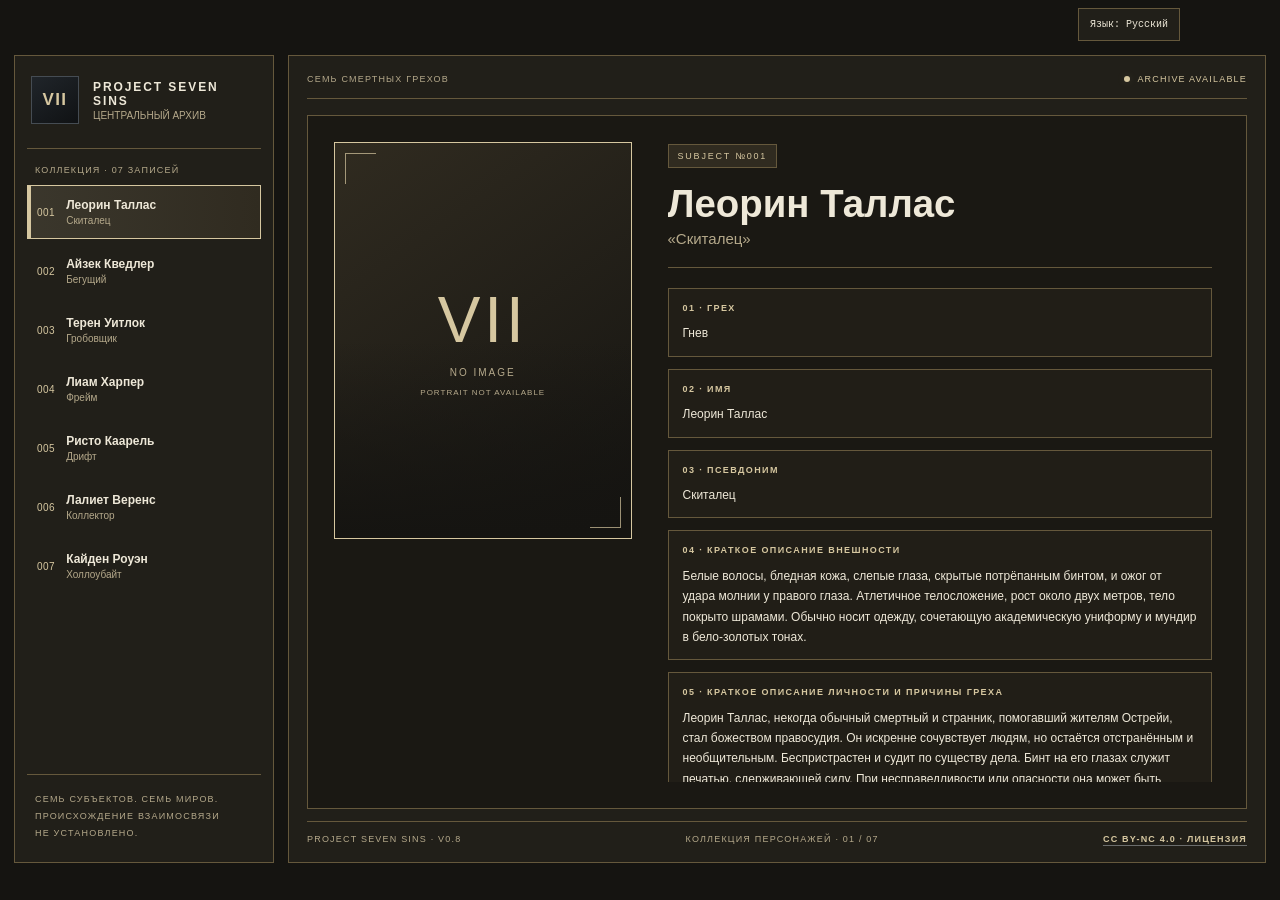
==== commit e4e516b3: "0.8 Cleanup update" ====
--- a/archive/index.html
+++ b/archive/index.html
@@ -94,7 +94,7 @@
         Ристо Каарель
        </span>
        <span class="character-alias">
-        Drift
+        Дрифт
        </span>
       </span>
      </button>
@@ -107,7 +107,7 @@
         Лалиет Веренс
        </span>
        <span class="character-alias">
-        Collector
+        Коллектор
        </span>
       </span>
      </button>
@@ -120,7 +120,7 @@
         Кайден Роуэн
        </span>
        <span class="character-alias">
-        Hollowbite
+        Холлоубайт
        </span>
       </span>
      </button>
--- a/archive/style.css
+++ b/archive/style.css
@@ -1,11 +1 @@
-:root{--background:#151411;--panel:#211F19;--panel-light:#302B20;--border:#65583C;--text:#EEE8D8;--muted:#B5A98B;--accent:#D6C7A0;--glow:rgba(214,199,160,0.14);--surface:#1A1813;--field-bg:#211E17;--portrait-start:#302B20;--portrait-end:#151411}*{box-sizing:border-box}html,body{width:100%;min-width:320px;min-height:100%;margin:0}body{overflow-x:hidden;overflow-y:auto;background:var(--background);color:var(--text);font-family:"Segoe UI",Arial,sans-serif;font-size:14px;transition:background-color 450ms ease,color 450ms ease}button{font:inherit}.archive{display:grid;grid-template-columns:260px minmax(0,1fr);gap:14px;width:100%;height:calc(100vh - 64px);height:calc(100dvh - 64px);min-height:420px;padding:14px;background:var(--background);transition:background-color 450ms ease}.sidebar,.content{min-width:0;min-height:0;border:1px solid var(--border);background:var(--panel);transition:background-color 450ms ease,border-color 450ms ease}.sidebar{display:flex;flex-direction:column;padding:20px 12px}.brand{display:flex;align-items:center;gap:11px;padding:0 4px 24px}.brand-mark{display:grid;place-items:center;flex-shrink:0;width:42px;height:42px;border:1px solid var(--accent);color:var(--accent);font-size:17px;font-weight:800;letter-spacing:1px;transition:color 450ms ease,border-color 450ms ease}.brand h1{margin:0;font-size:11px;line-height:1.5;letter-spacing:1px}.brand p{margin:5px 0 0;color:var(--muted);font-size:9px;letter-spacing:1.5px}.section-label,.sidebar-footer,.topbar,.content-footer{color:var(--muted);font-size:9px;letter-spacing:1.2px;transition:color 450ms ease}.section-label{padding:16px 8px 10px;border-top:1px solid var(--border)}#character-list{display:grid;gap:5px}.character{position:relative;display:flex;align-items:center;gap:11px;width:100%;min-width:0;padding:12px 9px;border:1px solid transparent;background:transparent;color:var(--text);text-align:left;cursor:pointer;transition:background-color 220ms ease,border-color 220ms ease,color 220ms ease,transform 220ms ease,box-shadow 220ms ease}.character:hover{transform:translateX(4px);border-color:var(--border);background:var(--panel-light)}.character.active{border-color:var(--accent);background:linear-gradient(90deg,var(--glow),var(--panel-light));box-shadow:inset 3px 0 var(--accent)}.character:active{transform:translateX(2px) scale(0.985)}.number{flex-shrink:0;color:var(--accent);font-size:10px;letter-spacing:0.5px}.character-info{display:grid;gap:3px;min-width:0}.character-name{overflow-wrap:anywhere;font-size:12px;font-weight:600}.character-alias{color:var(--muted);font-size:10px}.character{animation:buttonAppear 350ms ease both}.character:nth-child(2){animation-delay:40ms}.character:nth-child(3){animation-delay:80ms}.character:nth-child(4){animation-delay:120ms}.character:nth-child(5){animation-delay:160ms}.character:nth-child(6){animation-delay:200ms}.character:nth-child(7){animation-delay:240ms}@keyframes buttonAppear{from{opacity:0;transform:translateX(-8px)}to{opacity:1;transform:translateX(0)}}.sidebar-footer{margin-top:auto;padding:16px 8px 0;border-top:1px solid var(--border);line-height:1.9}.content{display:flex;flex-direction:column;padding:18px}.topbar,.content-footer{display:flex;align-items:center;justify-content:space-between;gap:12px}.topbar{flex-shrink:0;padding-bottom:14px;border-bottom:1px solid var(--border)}.status{display:inline-flex;align-items:center;gap:7px;color:var(--accent)}.status-dot{width:6px;height:6px;border-radius:50%;background:var(--accent);box-shadow:0 0 8px var(--glow)}.dossier{display:grid;grid-template-columns:minmax(170px,0.7fr) minmax(0,1.3fr);align-items:stretch;gap:clamp(18px,3vw,36px);flex:1;min-width:0;min-height:0;margin-top:16px;padding:clamp(14px,2.2vw,26px);overflow:hidden;border:1px solid var(--border);background:var(--surface);opacity:1;transform:translateY(0);transition:opacity 180ms ease,transform 180ms ease,background-color 450ms ease,border-color 450ms ease}.dossier.switching{opacity:0;transform:translateY(8px)}.portrait{position:relative;display:grid;place-items:center;align-self:stretch;min-width:0;min-height:180px;max-height:100%;overflow:hidden;border:1px solid var(--accent);background:linear-gradient(180deg,transparent 50%,var(--portrait-end)),linear-gradient(145deg,var(--portrait-start),var(--portrait-end));color:var(--muted);transition:background 450ms ease,border-color 450ms ease,color 450ms ease}.portrait::before,.portrait::after{position:absolute;width:30px;height:30px;content:"";opacity:0.7}.portrait::before{top:10px;left:10px;border-top:1px solid var(--accent);border-left:1px solid var(--accent)}.portrait::after{right:10px;bottom:10px;border-right:1px solid var(--accent);border-bottom:1px solid var(--accent)}.portrait-placeholder{display:grid;justify-items:center;gap:10px;padding:14px;text-align:center;letter-spacing:2px;font-size:10px}.portrait-symbol{color:var(--accent);font-size:clamp(34px,5vw,64px);font-weight:300;letter-spacing:4px}.portrait-caption{color:var(--muted);font-size:8px;letter-spacing:1px}.details{min-width:0;min-height:0;overflow-y:auto;padding:2px 8px 8px 0;scrollbar-width:thin;scrollbar-color:var(--border) transparent}.details::-webkit-scrollbar{width:5px}.details::-webkit-scrollbar-thumb{background:var(--border)}.identity{min-width:0}.eyebrow{display:inline-block;padding:6px 9px;border:1px solid var(--border);background:var(--panel-light);color:var(--accent);font-size:9px;letter-spacing:1.8px;transition:background-color 450ms ease,color 450ms ease,border-color 450ms ease}.details h2{margin:14px 0 5px;font-size:clamp(24px,3vw,40px);line-height:1.12;overflow-wrap:anywhere}.alias{margin:0;color:var(--muted);font-size:15px}.divider{height:1px;margin:20px 0;background:var(--border);transition:background-color 450ms ease}.field{margin-top:12px;padding:12px 14px;border:1px solid var(--border);background:var(--field-bg);transition:background-color 450ms ease,border-color 450ms ease}.field h3{margin:0 0 8px;color:var(--accent);font-size:9px;line-height:1.6;letter-spacing:1.4px;transition:color 450ms ease}.field p{margin:0;color:var(--text);font-size:12px;line-height:1.7;overflow-wrap:anywhere;transition:color 450ms ease}.palette{margin-top:14px;padding:13px 14px;border:1px solid var(--border);background:var(--panel);transition:background-color 450ms ease,border-color 450ms ease}.palette-heading{margin-bottom:10px;color:var(--muted);font-size:9px;letter-spacing:1.5px}.palette-content{display:flex;align-items:center;gap:12px;min-width:0}.palette-swatch{flex-shrink:0;width:34px;height:34px;border:1px solid var(--border);background:var(--accent);box-shadow:0 0 14px var(--glow);transition:background-color 450ms ease,box-shadow 450ms ease,border-color 450ms ease}.palette-details{display:grid;gap:5px;min-width:0}.palette-name{color:var(--text);font-size:10px;letter-spacing:0.8px;overflow-wrap:anywhere}.palette-hex{color:var(--accent);font-size:11px;letter-spacing:1px}.content-footer{flex-shrink:0;margin-top:12px;padding-top:12px;border-top:1px solid var(--border)}@media (max-width:760px){.archive{grid-template-columns:185px minmax(0,1fr);gap:7px;padding:7px}.sidebar{padding:12px 7px}.brand{align-items:flex-start;gap:8px;padding-bottom:16px}.brand-mark{width:32px;height:32px;font-size:13px}.brand h1{font-size:9px}.brand p{font-size:8px}.character{gap:7px;padding:10px 5px}.character-name{font-size:10px}.character-alias{font-size:9px}.content{padding:10px}.topbar,.content-footer{font-size:8px;letter-spacing:0.5px}.dossier{grid-template-columns:minmax(0,1fr);gap:14px;overflow:hidden;padding:12px}.portrait{min-height:95px;max-height:120px}.portrait-symbol{font-size:30px}.portrait-placeholder{gap:5px;font-size:8px}.portrait-caption{font-size:7px}.details{padding-right:4px}.details h2{font-size:clamp(21px,5vw,32px)}.field{padding:10px}.field h3{font-size:8px}.field p{font-size:11px}}@media (max-width:430px){.archive{grid-template-columns:120px minmax(0,1fr)}.brand{flex-direction:column}.brand h1{font-size:8px}.section-label{padding-right:2px;padding-left:2px;font-size:8px}.character{align-items:flex-start;gap:5px}.number{font-size:8px}.character-name{font-size:9px}.character-alias{font-size:8px}.status{gap:4px}.status-dot{flex-shrink:0}.content-footer{align-items:flex-start;font-size:7px}}@media (prefers-reduced-motion:reduce){*,*::before,*::after{animation-duration:0.01ms !important;animation-iteration-count:1 !important;transition-duration:0.01ms !important;scroll-behavior:auto !important}}.brand{display:inline-flex;align-items:center;gap:14px;text-decoration:none;color:inherit}.brand-mark{width:48px;height:48px;border-color:var(--border-bright,#454c53);background:linear-gradient(145deg,#20252a,#101214);font-size:17px;font-weight:700;letter-spacing:0.08em}.brand-name{display:flex;flex-direction:column;gap:2px}.brand-name strong{font-size:12px;font-weight:700;letter-spacing:0.16em}.brand-name small{color:var(--muted);font-size:10px}.license-note a{color:var(--accent);font-size:9px;font-weight:600;text-decoration:underline;text-decoration-color:rgba(198,204,210,0.45);text-underline-offset:3px;transition:color 180ms ease,text-decoration-color 180ms ease}.license-note a:hover{color:var(--text);text-decoration-color:var(--text)}@media (max-width:760px){.content-footer{flex-wrap:wrap}.license-note{width:100%}} /* Мобильная компоновка архива: закреплённая панель и прокручиваемый список. */ @media(max-width:760px){ .archive{display:flex;flex-direction:column;height:auto;min-height:100dvh;padding:8px;gap:8px} .sidebar{position:sticky;top:0;z-index:20;max-height:42dvh;min-height:0;padding:10px;background:var(--panel);box-shadow:0 8px 18px rgba(0,0,0,.24)} .sidebar .brand{align-items:center;flex-direction:row;padding:0 2px 8px} .sidebar .brand-mark{width:32px;height:32px} .sidebar .brand-name strong{font-size:10px;letter-spacing:.08em;overflow-wrap:anywhere} .sidebar .brand-name small{font-size:8px;letter-spacing:.08em} .section-label{padding:8px 3px;border-top:1px solid var(--border);font-size:8px} #character-list{display:flex;gap:6px;overflow-x:auto;overflow-y:hidden;min-width:0;padding:2px 0 6px;scrollbar-width:thin;scroll-snap-type:x proximity} .character{flex:0 0 auto;width:auto;min-width:112px;max-width:160px;padding:8px;scroll-snap-align:start} .character:hover{transform:none} .character-info{max-width:110px} .sidebar-footer{display:block;margin-top:0;padding:7px 3px 0;border-top:1px solid var(--border);font-size:8px;line-height:1.45;overflow-wrap:anywhere} .content{min-height:68dvh;padding:12px} .dossier{grid-template-columns:minmax(0,1fr);overflow:visible} .portrait{min-height:100px;max-height:130px} .details{overflow:visible} .content-footer{flex-wrap:wrap;gap:8px} .content-footer>span{min-width:0;overflow-wrap:anywhere} } @media(max-width:430px){ .archive{padding:5px} .sidebar{max-height:44dvh;padding:8px} .sidebar .brand{flex-direction:row} .sidebar .brand-name strong{font-size:9px} .sidebar-footer{font-size:7px;letter-spacing:.6px} .character{min-width:104px} .content{padding:8px} .topbar{align-items:flex-start;flex-wrap:wrap} .status{max-width:100%;overflow-wrap:anywhere} }
-
-/* Выбор языка и переход к инструкции для переводчиков. */
-.language-control{position:relative;display:flex;justify-content:flex-end;align-items:center;flex-wrap:wrap;gap:8px;width:min(1080px,calc(100% - 36px));margin:0 auto 20px;font:10px Consolas,"Courier New",monospace;letter-spacing:.04em}.language-toggle,.language-choice{padding:9px 12px;border:1px solid var(--border-bright,#454c53);background:var(--panel,#131619);color:var(--text,#e5e8eb);font:inherit;cursor:pointer}.language-toggle:hover,.language-choice:hover{border-color:var(--accent,#c6ccd2)}.language-menu{position:absolute;right:0;bottom:calc(100% + 6px);z-index:50;display:grid;gap:5px;min-width:190px;padding:8px;border:1px solid var(--border-bright,#454c53);background:var(--bg,#0c0e10);box-shadow:0 10px 28px rgba(0,0,0,.35)}.language-menu[hidden]{display:none}.language-menu .language-choice{text-align:left}.translation-guide-link{display:block;padding:10px 12px;border-top:1px solid var(--border,#292e33);color:var(--text,#e5e8eb);line-height:1.5}.translation-guide-link:hover{color:var(--accent,#c6ccd2)}.language-choice[aria-pressed="true"]{border-color:var(--accent,#c6ccd2);background:var(--panel-hover,#191d21)}@media(max-width:600px){.language-control{width:calc(100% - 28px);justify-content:flex-start}.language-menu{left:0;right:auto;max-width:calc(100vw - 28px)}}
-
-/* v0.7: portrait image and placeholder share a consistent 3:4 frame. */
-.portrait{width:min(100%,360px);aspect-ratio:3/4;height:auto;min-height:0;max-height:none;align-self:start;justify-self:center;padding:0;}
-.portrait-image{display:block;width:100%;height:100%;min-width:0;min-height:0;object-fit:cover;object-position:center;}
-.portrait.has-image{display:block;}
-.portrait-placeholder{position:absolute;inset:0;display:flex;align-items:center;justify-content:center;flex-direction:column;gap:10px;padding:14px;text-align:center;letter-spacing:2px;font-size:10px;}
-@media(max-width:700px){.portrait{width:min(100%,300px);aspect-ratio:3/4;min-height:0;max-height:none;}}
+:root{--background:#151411;--panel:#211F19;--panel-light:#302B20;--border:#65583C;--text:#EEE8D8;--muted:#B5A98B;--accent:#D6C7A0;--glow:rgba(214,199,160,0.14);--surface:#1A1813;--field-bg:#211E17;--portrait-start:#302B20;--portrait-end:#151411}*{box-sizing:border-box}html,body{width:100%;min-width:320px;min-height:100%;margin:0}body{overflow-x:hidden;overflow-y:auto;background:var(--background);color:var(--text);font-family:"Segoe UI",Arial,sans-serif;font-size:14px;transition:background-color 450ms ease,color 450ms ease}button{font:inherit}.archive{display:grid;grid-template-columns:260px minmax(0,1fr);gap:14px;width:100%;height:calc(100vh - 64px);height:calc(100dvh - 64px);min-height:420px;padding:14px;background:var(--background);transition:background-color 450ms ease}.sidebar,.content{min-width:0;min-height:0;border:1px solid var(--border);background:var(--panel);transition:background-color 450ms ease,border-color 450ms ease}.sidebar{display:flex;flex-direction:column;padding:20px 12px}.brand{display:flex;align-items:center;gap:11px;padding:0 4px 24px}.brand-mark{display:grid;place-items:center;flex-shrink:0;width:42px;height:42px;border:1px solid var(--accent);color:var(--accent);font-size:17px;font-weight:800;letter-spacing:1px;transition:color 450ms ease,border-color 450ms ease}.brand h1{margin:0;font-size:11px;line-height:1.5;letter-spacing:1px}.brand p{margin:5px 0 0;color:var(--muted);font-size:9px;letter-spacing:1.5px}.section-label,.sidebar-footer,.topbar,.content-footer{color:var(--muted);font-size:9px;letter-spacing:1.2px;transition:color 450ms ease}.section-label{padding:16px 8px 10px;border-top:1px solid var(--border)}#character-list{display:grid;gap:5px}.character{position:relative;display:flex;align-items:center;gap:11px;width:100%;min-width:0;padding:12px 9px;border:1px solid transparent;background:transparent;color:var(--text);text-align:left;cursor:pointer;transition:background-color 220ms ease,border-color 220ms ease,color 220ms ease,transform 220ms ease,box-shadow 220ms ease}.character:hover{transform:translateX(4px);border-color:var(--border);background:var(--panel-light)}.character.active{border-color:var(--accent);background:linear-gradient(90deg,var(--glow),var(--panel-light));box-shadow:inset 3px 0 var(--accent)}.character:active{transform:translateX(2px) scale(0.985)}.number{flex-shrink:0;color:var(--accent);font-size:10px;letter-spacing:0.5px}.character-info{display:grid;gap:3px;min-width:0}.character-name{overflow-wrap:anywhere;font-size:12px;font-weight:600}.character-alias{color:var(--muted);font-size:10px}.character{animation:buttonAppear 350ms ease both}.character:nth-child(2){animation-delay:40ms}.character:nth-child(3){animation-delay:80ms}.character:nth-child(4){animation-delay:120ms}.character:nth-child(5){animation-delay:160ms}.character:nth-child(6){animation-delay:200ms}.character:nth-child(7){animation-delay:240ms}@keyframes buttonAppear{from{opacity:0;transform:translateX(-8px)}to{opacity:1;transform:translateX(0)}}.sidebar-footer{margin-top:auto;padding:16px 8px 0;border-top:1px solid var(--border);line-height:1.9}.content{display:flex;flex-direction:column;padding:18px}.topbar,.content-footer{display:flex;align-items:center;justify-content:space-between;gap:12px}.topbar{flex-shrink:0;padding-bottom:14px;border-bottom:1px solid var(--border)}.status{display:inline-flex;align-items:center;gap:7px;color:var(--accent)}.status-dot{width:6px;height:6px;border-radius:50%;background:var(--accent);box-shadow:0 0 8px var(--glow)}.dossier{display:grid;grid-template-columns:minmax(170px,0.7fr) minmax(0,1.3fr);align-items:stretch;gap:clamp(18px,3vw,36px);flex:1;min-width:0;min-height:0;margin-top:16px;padding:clamp(14px,2.2vw,26px);overflow:hidden;border:1px solid var(--border);background:var(--surface);opacity:1;transform:translateY(0);transition:opacity 180ms ease,transform 180ms ease,background-color 450ms ease,border-color 450ms ease}.dossier.switching{opacity:0;transform:translateY(8px)}.portrait{position:relative;display:grid;place-items:center;align-self:stretch;min-width:0;min-height:180px;max-height:100%;overflow:hidden;border:1px solid var(--accent);background:linear-gradient(180deg,transparent 50%,var(--portrait-end)),linear-gradient(145deg,var(--portrait-start),var(--portrait-end));color:var(--muted);transition:background 450ms ease,border-color 450ms ease,color 450ms ease}.portrait::before,.portrait::after{position:absolute;width:30px;height:30px;content:"";opacity:0.7}.portrait::before{top:10px;left:10px;border-top:1px solid var(--accent);border-left:1px solid var(--accent)}.portrait::after{right:10px;bottom:10px;border-right:1px solid var(--accent);border-bottom:1px solid var(--accent)}.portrait-placeholder{display:grid;justify-items:center;gap:10px;padding:14px;text-align:center;letter-spacing:2px;font-size:10px}.portrait-symbol{color:var(--accent);font-size:clamp(34px,5vw,64px);font-weight:300;letter-spacing:4px}.portrait-caption{color:var(--muted);font-size:8px;letter-spacing:1px}.details{min-width:0;min-height:0;overflow-y:auto;padding:2px 8px 8px 0;scrollbar-width:thin;scrollbar-color:var(--border) transparent}.details::-webkit-scrollbar{width:5px}.details::-webkit-scrollbar-thumb{background:var(--border)}.identity{min-width:0}.eyebrow{display:inline-block;padding:6px 9px;border:1px solid var(--border);background:var(--panel-light);color:var(--accent);font-size:9px;letter-spacing:1.8px;transition:background-color 450ms ease,color 450ms ease,border-color 450ms ease}.details h2{margin:14px 0 5px;font-size:clamp(24px,3vw,40px);line-height:1.12;overflow-wrap:anywhere}.alias{margin:0;color:var(--muted);font-size:15px}.divider{height:1px;margin:20px 0;background:var(--border);transition:background-color 450ms ease}.field{margin-top:12px;padding:12px 14px;border:1px solid var(--border);background:var(--field-bg);transition:background-color 450ms ease,border-color 450ms ease}.field h3{margin:0 0 8px;color:var(--accent);font-size:9px;line-height:1.6;letter-spacing:1.4px;transition:color 450ms ease}.field p{margin:0;color:var(--text);font-size:12px;line-height:1.7;overflow-wrap:anywhere;transition:color 450ms ease}.palette{margin-top:14px;padding:13px 14px;border:1px solid var(--border);background:var(--panel);transition:background-color 450ms ease,border-color 450ms ease}.palette-heading{margin-bottom:10px;color:var(--muted);font-size:9px;letter-spacing:1.5px}.palette-content{display:flex;align-items:center;gap:12px;min-width:0}.palette-swatch{flex-shrink:0;width:34px;height:34px;border:1px solid var(--border);background:var(--accent);box-shadow:0 0 14px var(--glow);transition:background-color 450ms ease,box-shadow 450ms ease,border-color 450ms ease}.palette-details{display:grid;gap:5px;min-width:0}.palette-name{color:var(--text);font-size:10px;letter-spacing:0.8px;overflow-wrap:anywhere}.palette-hex{color:var(--accent);font-size:11px;letter-spacing:1px}.content-footer{flex-shrink:0;margin-top:12px;padding-top:12px;border-top:1px solid var(--border)}@media (max-width:760px){.archive{grid-template-columns:185px minmax(0,1fr);gap:7px;padding:7px}.sidebar{padding:12px 7px}.brand{align-items:flex-start;gap:8px;padding-bottom:16px}.brand-mark{width:32px;height:32px;font-size:13px}.brand h1{font-size:9px}.brand p{font-size:8px}.character{gap:7px;padding:10px 5px}.character-name{font-size:10px}.character-alias{font-size:9px}.content{padding:10px}.topbar,.content-footer{font-size:8px;letter-spacing:0.5px}.dossier{grid-template-columns:minmax(0,1fr);gap:14px;overflow:hidden;padding:12px}.portrait{min-height:95px;max-height:120px}.portrait-symbol{font-size:30px}.portrait-placeholder{gap:5px;font-size:8px}.portrait-caption{font-size:7px}.details{padding-right:4px}.details h2{font-size:clamp(21px,5vw,32px)}.field{padding:10px}.field h3{font-size:8px}.field p{font-size:11px}}@media (max-width:430px){.archive{grid-template-columns:120px minmax(0,1fr)}.brand{flex-direction:column}.brand h1{font-size:8px}.section-label{padding-right:2px;padding-left:2px;font-size:8px}.character{align-items:flex-start;gap:5px}.number{font-size:8px}.character-name{font-size:9px}.character-alias{font-size:8px}.status{gap:4px}.status-dot{flex-shrink:0}.content-footer{align-items:flex-start;font-size:7px}}@media (prefers-reduced-motion:reduce){*,*::before,*::after{animation-duration:0.01ms !important;animation-iteration-count:1 !important;transition-duration:0.01ms !important;scroll-behavior:auto !important}}.brand{display:inline-flex;align-items:center;gap:14px;text-decoration:none;color:inherit}.brand-mark{width:48px;height:48px;border-color:var(--border-bright,#454c53);background:linear-gradient(145deg,#20252a,#101214);font-size:17px;font-weight:700;letter-spacing:0.08em}.brand-name{display:flex;flex-direction:column;gap:2px}.brand-name strong{font-size:12px;font-weight:700;letter-spacing:0.16em}.brand-name small{color:var(--muted);font-size:10px}.license-note a{color:var(--accent);font-size:9px;font-weight:600;text-decoration:underline;text-decoration-color:rgba(198,204,210,0.45);text-underline-offset:3px;transition:color 180ms ease,text-decoration-color 180ms ease}.license-note a:hover{color:var(--text);text-decoration-color:var(--text)}@media (max-width:760px){.content-footer{flex-wrap:wrap}.license-note{width:100%}} /* Мобильная компоновка архива: закреплённая панель и прокручиваемый список. */ @media(max-width:760px){ .archive{display:flex;flex-direction:column;height:auto;min-height:100dvh;padding:8px;gap:8px} .sidebar{position:sticky;top:0;z-index:20;max-height:42dvh;min-height:0;padding:10px;background:var(--panel);box-shadow:0 8px 18px rgba(0,0,0,.24)} .sidebar .brand{align-items:center;flex-direction:row;padding:0 2px 8px} .sidebar .brand-mark{width:32px;height:32px} .sidebar .brand-name strong{font-size:10px;letter-spacing:.08em;overflow-wrap:anywhere} .sidebar .brand-name small{font-size:8px;letter-spacing:.08em} .section-label{padding:8px 3px;border-top:1px solid var(--border);font-size:8px} #character-list{display:flex;gap:6px;overflow-x:auto;overflow-y:hidden;min-width:0;padding:2px 0 6px;scrollbar-width:thin;scroll-snap-type:x proximity} .character{flex:0 0 auto;width:auto;min-width:112px;max-width:160px;padding:8px;scroll-snap-align:start} .character:hover{transform:none} .character-info{max-width:110px} .sidebar-footer{display:block;margin-top:0;padding:7px 3px 0;border-top:1px solid var(--border);font-size:8px;line-height:1.45;overflow-wrap:anywhere} .content{min-height:68dvh;padding:12px} .dossier{grid-template-columns:minmax(0,1fr);overflow:visible} .portrait{min-height:100px;max-height:130px} .details{overflow:visible} .content-footer{flex-wrap:wrap;gap:8px} .content-footer>span{min-width:0;overflow-wrap:anywhere} } @media(max-width:430px){ .archive{padding:5px} .sidebar{max-height:44dvh;padding:8px} .sidebar .brand{flex-direction:row} .sidebar .brand-name strong{font-size:9px} .sidebar-footer{font-size:7px;letter-spacing:.6px} .character{min-width:104px} .content{padding:8px} .topbar{align-items:flex-start;flex-wrap:wrap} .status{max-width:100%;overflow-wrap:anywhere} }.language-control{position:relative;display:flex;justify-content:flex-end;align-items:center;flex-wrap:wrap;gap:8px;width:min(1080px,calc(100% - 36px));margin:0 auto 20px;font:10px Consolas,"Courier New",monospace;letter-spacing:.04em}.language-toggle,.language-choice{padding:9px 12px;border:1px solid var(--border-bright,#454c53);background:var(--panel,#131619);color:var(--text,#e5e8eb);font:inherit;cursor:pointer}.language-toggle:hover,.language-choice:hover{border-color:var(--accent,#c6ccd2)}.language-menu{position:absolute;right:0;bottom:calc(100% + 6px);z-index:50;display:grid;gap:5px;min-width:190px;padding:8px;border:1px solid var(--border-bright,#454c53);background:var(--bg,#0c0e10);box-shadow:0 10px 28px rgba(0,0,0,.35)}.language-menu[hidden]{display:none}.language-menu .language-choice{text-align:left}.translation-guide-link{display:block;padding:10px 12px;border-top:1px solid var(--border,#292e33);color:var(--text,#e5e8eb);line-height:1.5}.translation-guide-link:hover{color:var(--accent,#c6ccd2)}.language-choice[aria-pressed="true"]{border-color:var(--accent,#c6ccd2);background:var(--panel-hover,#191d21)}@media(max-width:600px){.language-control{width:calc(100% - 28px);justify-content:flex-start}.language-menu{left:0;right:auto;max-width:calc(100vw - 28px)}}.portrait{width:min(100%,360px);aspect-ratio:3/4;height:auto;min-height:0;max-height:none;align-self:start;justify-self:center;padding:0;}.portrait-image{display:block;width:100%;height:100%;min-width:0;min-height:0;object-fit:cover;object-position:center;}.portrait.has-image{display:block;}.portrait-placeholder{position:absolute;inset:0;display:flex;align-items:center;justify-content:center;flex-direction:column;gap:10px;padding:14px;text-align:center;letter-spacing:2px;font-size:10px;}@media(max-width:700px){.portrait{width:min(100%,300px);aspect-ratio:3/4;min-height:0;max-height:none;}}
